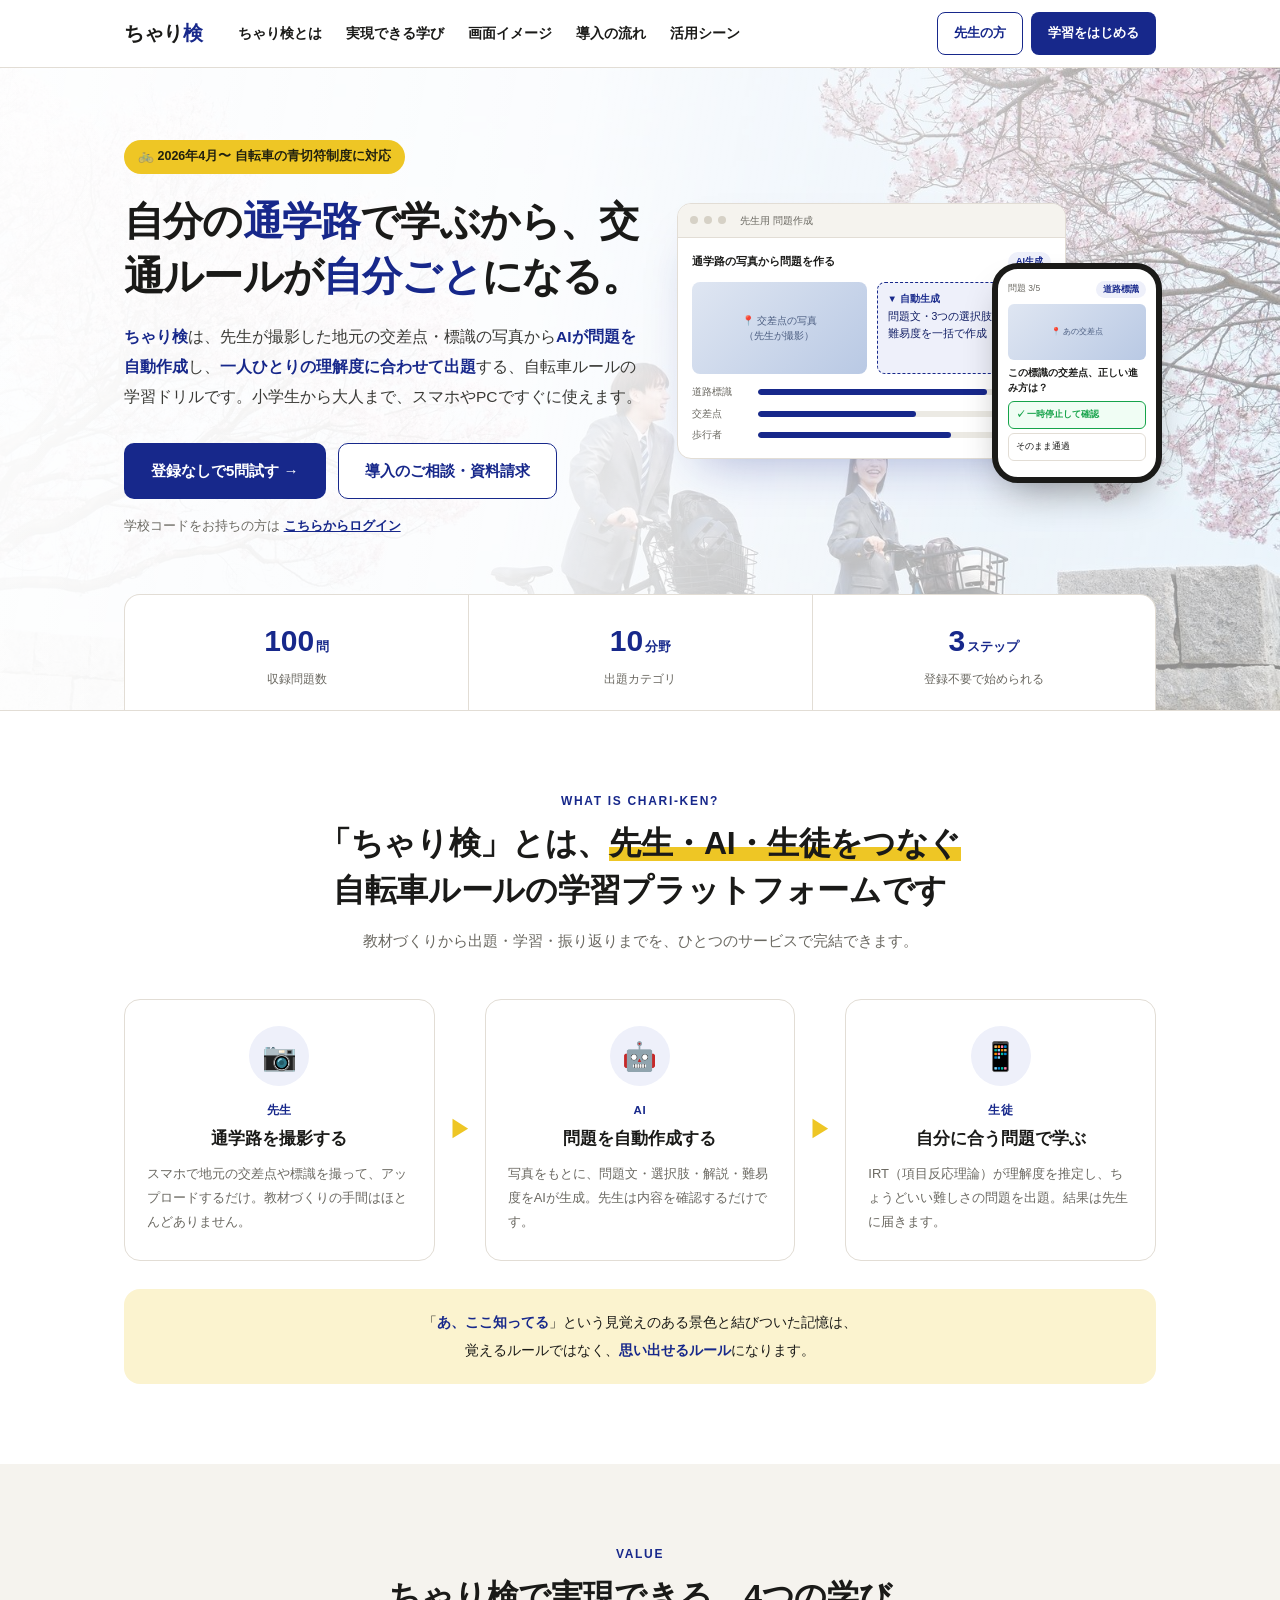
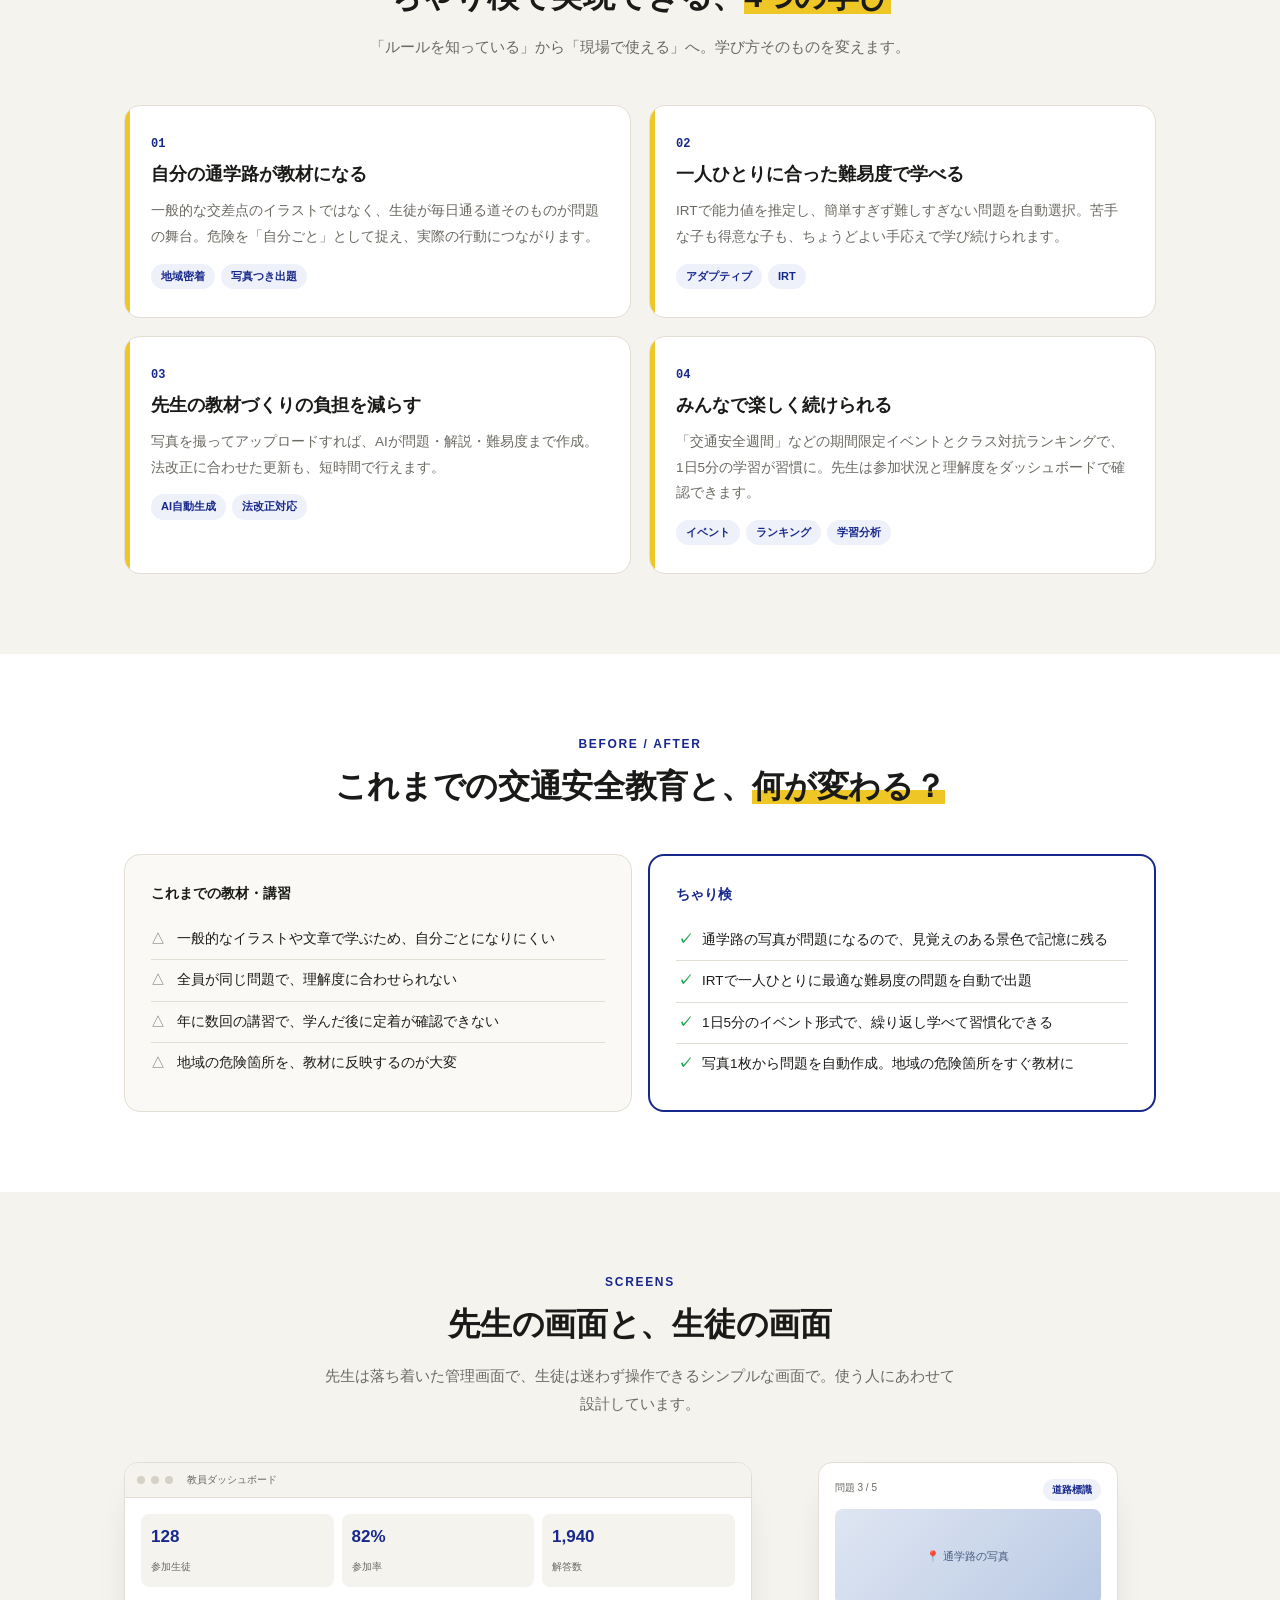
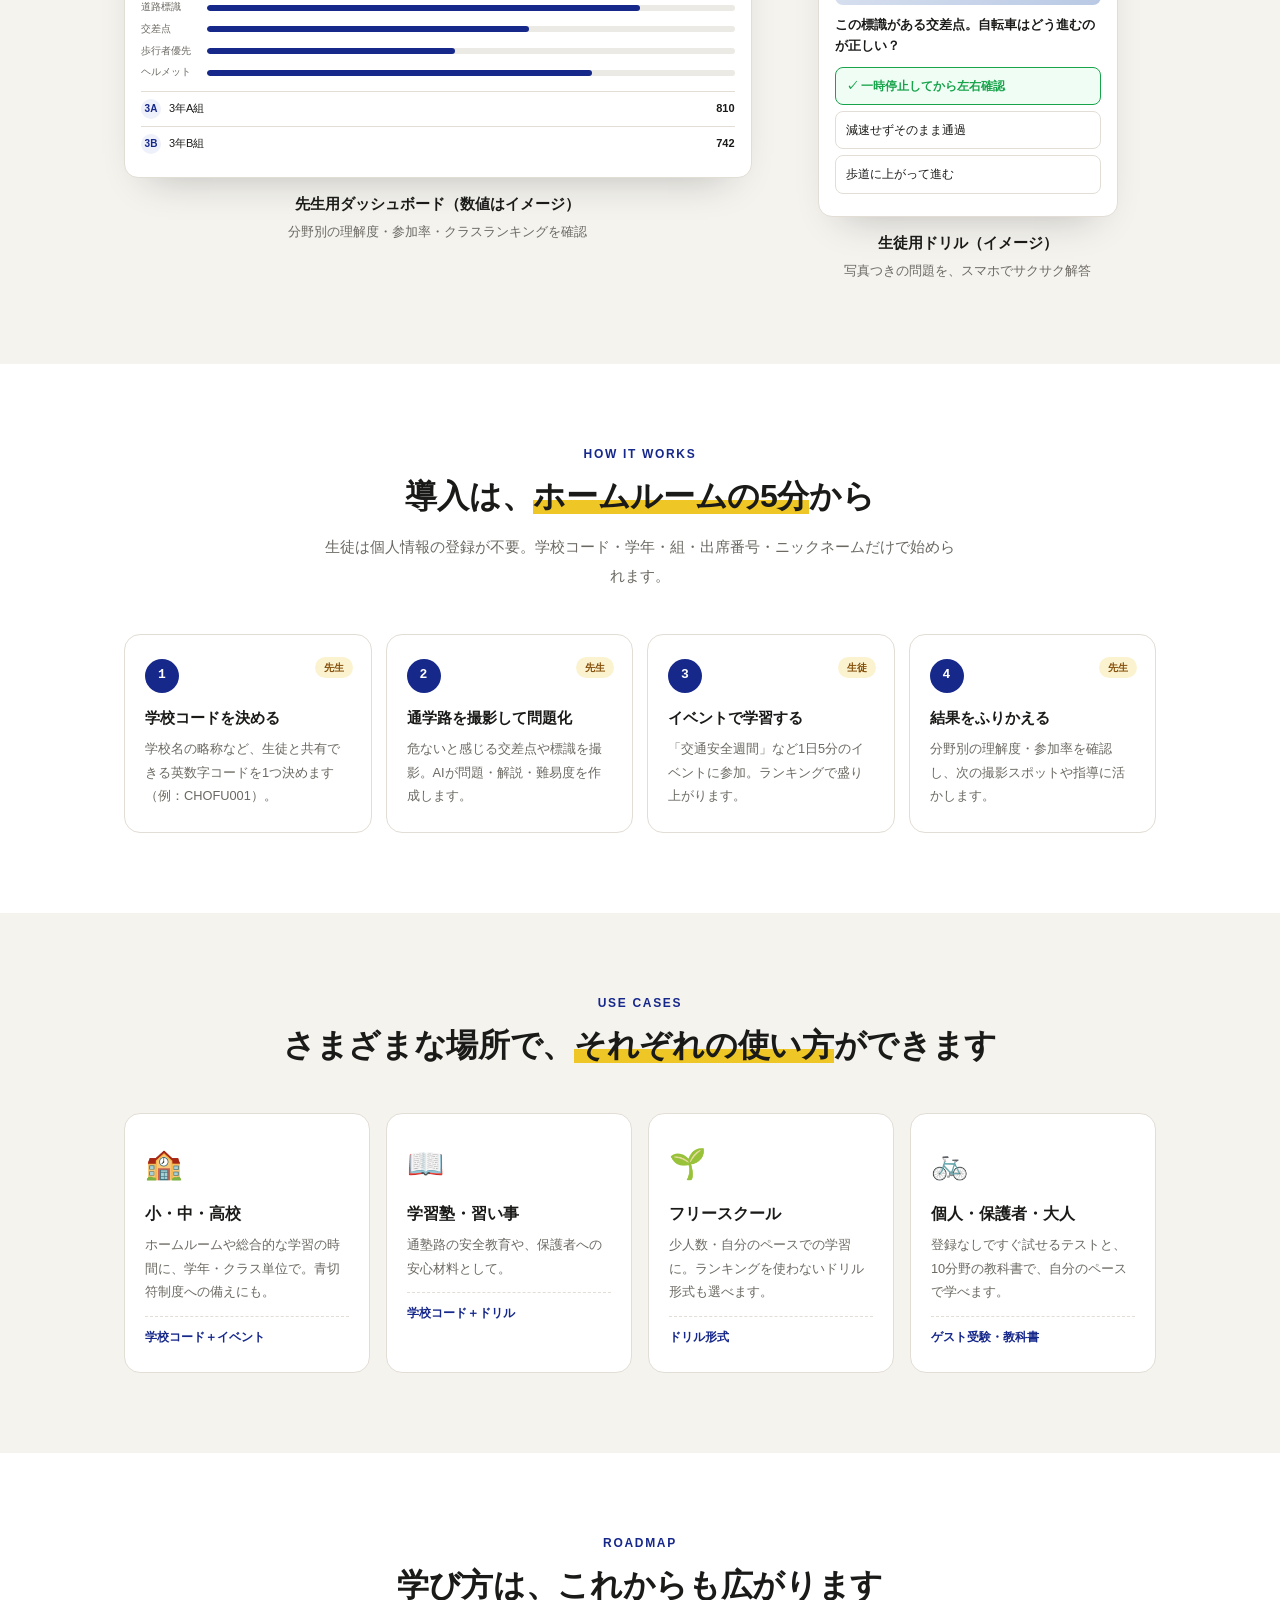
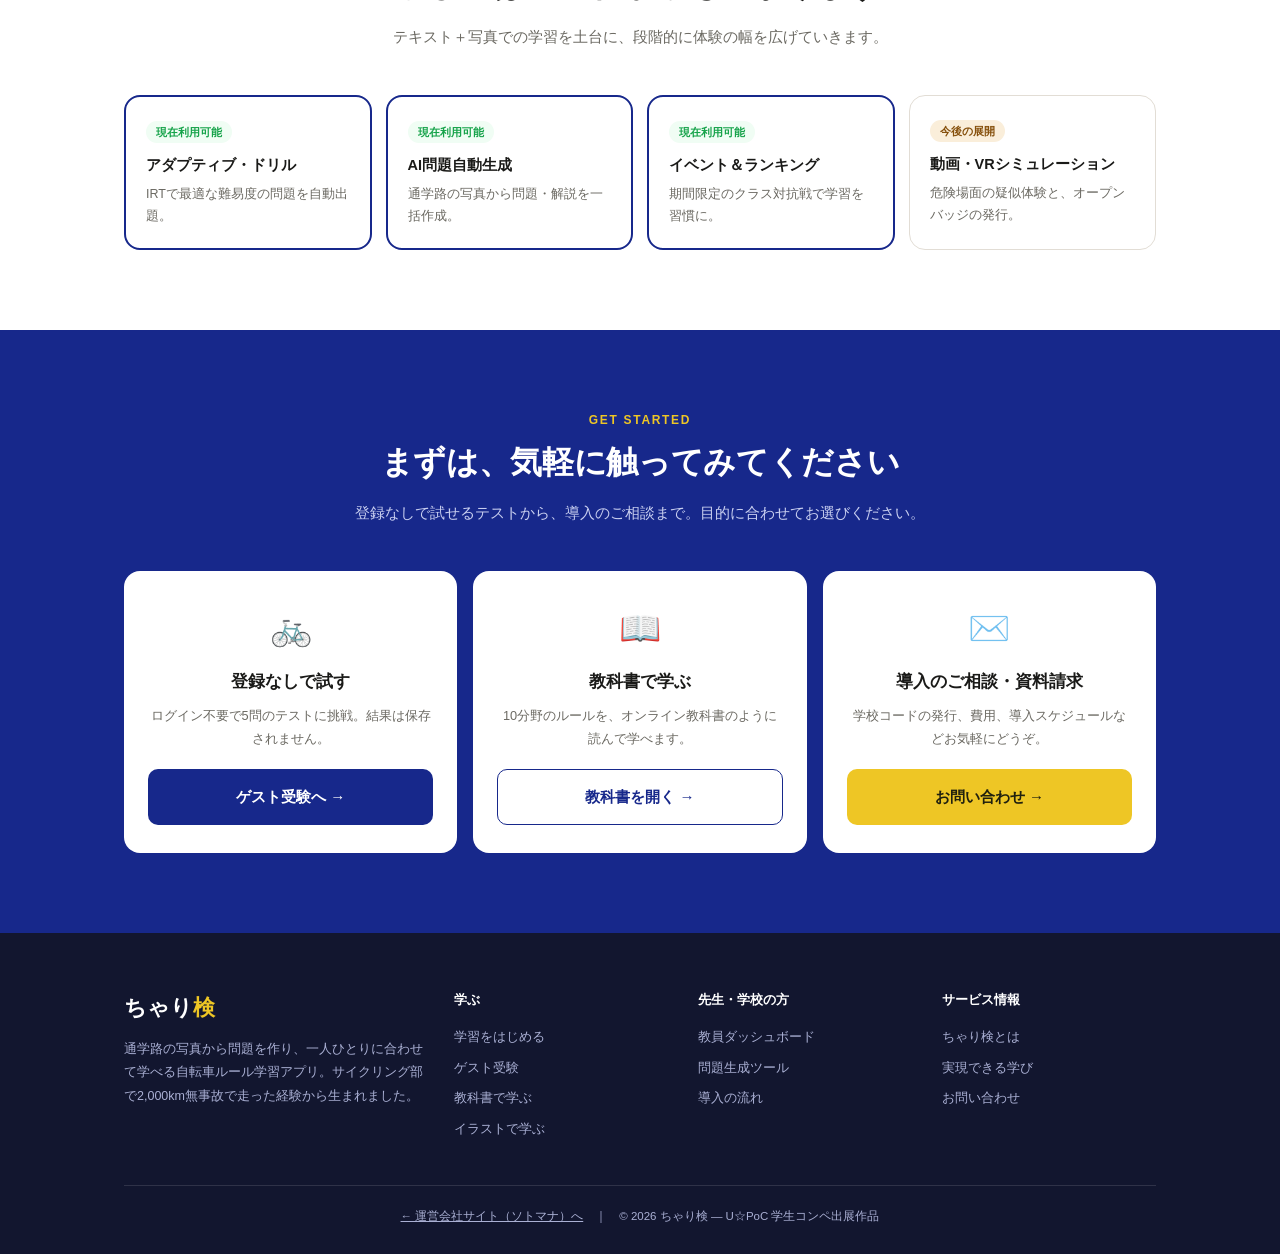
==== chariken/index.html @ 5f311eeb "Add files via upload" ====
<!DOCTYPE html>
<html lang="ja">
<head>
<meta charset="UTF-8">
<meta name="viewport" content="width=device-width, initial-scale=1.0">
<title>ちゃり検｜通学路の写真で学ぶ、自転車ルール学習アプリ</title>
<meta name="description" content="ちゃり検は、先生が撮った通学路の写真からAIが問題を作り、IRTで一人ひとりに合わせて出題する自転車ルール学習アプリ。2026年4月の青切符制度に対応。">
<style>
:root{
  --accent:#17288B; --accent-light:#eef0fa; --accent-dark:#0f1c63;
  --line:#EEC625; --line-soft:#fbf3cf;
  --cream:#f5f3ee; --surface:#fff; --border:#e2ddd5;
  --text:#1a1a18; --muted:#6b6962;
  --correct:#16a34a; --correct-light:#f0fdf4;
  --warn:#854F0B; --warn-light:#FAEEDA;
  --r:16px;
}
*{box-sizing:border-box;margin:0;padding:0}
html{scroll-behavior:smooth}
body{font-family:'Hiragino Kaku Gothic ProN','Hiragino Sans','BIZ UDPGothic','Noto Sans JP',sans-serif;color:var(--text);background:#fff;line-height:1.75;-webkit-font-smoothing:antialiased}
a{color:inherit}
img{max-width:100%;display:block}
.mono{font-family:'SF Mono','SFMono-Regular','Menlo','Consolas',monospace}
.container{max-width:1080px;margin:0 auto;padding:0 24px}
section{padding:80px 0}
.bg-cream{background:var(--cream)}
.sec-head{text-align:center;margin-bottom:44px}
.sec-en{font-size:12px;font-weight:700;letter-spacing:.14em;color:var(--accent);text-transform:uppercase;margin-bottom:8px}
.sec-title{font-size:clamp(23px,3.2vw,32px);font-weight:700;letter-spacing:-.01em;line-height:1.45}
.sec-title .hl{background:linear-gradient(transparent 62%,var(--line) 62%)}
.sec-lead{margin:14px auto 0;max-width:640px;font-size:14.5px;color:var(--muted);line-height:1.95}

/* buttons */
.btn{display:inline-flex;align-items:center;justify-content:center;gap:8px;font-weight:700;text-decoration:none;border-radius:10px;padding:14px 26px;font-size:15px;transition:.15s;border:1.5px solid transparent;white-space:nowrap}
.btn-primary{background:var(--accent);color:#fff}
.btn-primary:hover{background:var(--accent-dark)}
.btn-gold{background:var(--line);color:#20200f}
.btn-gold:hover{filter:brightness(.95)}
.btn-line{background:#fff;color:var(--accent);border-color:var(--accent)}
.btn-line:hover{background:var(--accent);color:#fff}

/* header */
.site-header{position:sticky;top:0;z-index:50;background:rgba(255,255,255,.95);backdrop-filter:blur(6px);border-bottom:1px solid var(--border)}
.header-inner{display:flex;align-items:center;gap:28px;padding:12px 24px;max-width:1080px;margin:0 auto}
.logo{font-size:20px;font-weight:800;letter-spacing:-.5px;text-decoration:none}
.logo em{color:var(--accent);font-style:normal}
.header-nav{display:none;gap:24px;font-size:13.5px;font-weight:600;margin-left:8px}
.header-nav a{text-decoration:none;color:var(--text)}
.header-nav a:hover{color:var(--accent)}
@media(min-width:860px){.header-nav{display:flex}}
.header-cta{display:flex;gap:8px;margin-left:auto}
.header-cta .btn{padding:9px 16px;font-size:13px;border-radius:8px}
.header-cta .hide-sm{display:none}
@media(min-width:620px){.header-cta .hide-sm{display:inline-flex}}

/* hero */
.hero{position:relative;overflow:hidden;border-bottom:1px solid var(--border);padding:72px 0 0;
  background:
    linear-gradient(100deg,rgba(255,255,255,.98) 0%,rgba(255,255,255,.93) 42%,rgba(255,255,255,.7) 70%,rgba(255,255,255,.5) 100%),
    url('assets/hero.png') center 35%/cover no-repeat}
.hero-grid{display:grid;grid-template-columns:1fr;gap:40px;align-items:center}
@media(min-width:900px){.hero-grid{grid-template-columns:1.05fr .95fr;gap:24px}}
.hero-badge{display:inline-flex;align-items:center;gap:8px;font-size:12.5px;font-weight:700;background:var(--line);color:#20200f;padding:6px 14px;border-radius:20px;margin-bottom:20px}
.hero h1{text-wrap:balance;font-size:clamp(26px,3.9vw,40px);font-weight:800;letter-spacing:-.02em;line-height:1.38}
.hero h1 .u{color:var(--accent)}
.hero-def{margin-top:18px;font-size:15.5px;line-height:1.95;color:#3a3a36;max-width:520px}
.hero-def b{color:var(--accent)}
.hero-ctas{display:flex;flex-wrap:wrap;gap:12px;margin-top:30px}
.hero-sub-link{margin-top:16px;font-size:13px;color:var(--muted)}
.hero-sub-link a{color:var(--accent);font-weight:600}
.hero-stats{display:grid;grid-template-columns:repeat(3,1fr);margin-top:56px;background:#fff;border:1px solid var(--border);border-bottom:none;border-radius:16px 16px 0 0;overflow:hidden}
.hero-stats>div{padding:20px 16px;text-align:center;border-left:1px solid var(--border)}
.hero-stats>div:first-child{border-left:none}
.hs-num{font-size:clamp(22px,3vw,30px);font-weight:800;color:var(--accent)}
.hs-num small{font-size:13px;font-weight:700;margin-left:2px}
.hs-lbl{font-size:12px;color:var(--muted);margin-top:2px}

/* hero product visual */
.visual{position:relative;padding:8px 0 24px}
.pc{background:#fff;border:1px solid var(--border);border-radius:14px;box-shadow:0 24px 48px -24px rgba(23,40,139,.35);overflow:hidden}
.bar{background:var(--cream);border-bottom:1px solid var(--border);padding:8px 12px;display:flex;gap:6px;align-items:center}
.bar i{width:8px;height:8px;border-radius:50%;background:#d6d1c6;display:block}
.bar span{margin-left:8px;font-size:10px;color:var(--muted)}
.pc-body{padding:14px}
.pc-title{font-size:11px;font-weight:700;margin-bottom:10px;display:flex;justify-content:space-between;align-items:center}
.pc-title .tag{font-size:9px;background:var(--accent-light);color:var(--accent);padding:2px 8px;border-radius:20px}
.pc-row{display:grid;grid-template-columns:1fr 1fr;gap:10px}
.pc-photo{height:92px;border-radius:8px;background:linear-gradient(135deg,#dfe6f2,#b9c9e4);display:flex;align-items:center;justify-content:center;font-size:10px;color:#4b5d80;text-align:center;line-height:1.5}
.pc-gen{font-size:10.5px;border:1px dashed var(--accent);background:var(--accent-light);border-radius:8px;padding:8px 10px;color:var(--accent-dark);line-height:1.6}
.pc-gen b{display:block;font-size:9.5px;color:var(--accent);margin-bottom:2px}
.pc-bars{margin-top:10px}
.pc-bar{display:flex;align-items:center;gap:8px;font-size:9.5px;color:var(--muted);margin-top:5px}
.pc-bar em{flex:0 0 58px;font-style:normal}
.pc-bar span{flex:1;height:6px;background:#eceae4;border-radius:4px;overflow:hidden}
.pc-bar span i{display:block;height:100%;background:var(--accent);border-radius:4px}
.phone{position:absolute;right:-6px;bottom:0;width:150px;background:#fff;border:6px solid #1a1a18;border-radius:26px;box-shadow:0 20px 40px -16px rgba(0,0,0,.45);overflow:hidden}
@media(min-width:420px){.phone{width:170px}}
.phone-in{padding:12px 10px 12px}
.ph-head{display:flex;justify-content:space-between;font-size:8.5px;color:var(--muted);margin-bottom:6px}
.ph-head b{background:var(--accent-light);color:var(--accent);padding:1px 7px;border-radius:20px}
.ph-photo{height:56px;border-radius:6px;background:linear-gradient(135deg,#dfe6f2,#b9c9e4);margin-bottom:6px;font-size:8px;color:#4b5d80;display:flex;align-items:center;justify-content:center}
.ph-q{font-size:9.5px;font-weight:700;line-height:1.55;margin-bottom:6px}
.ph-c{font-size:9px;border:1.2px solid var(--border);border-radius:6px;padding:5px 7px;margin-bottom:4px}
.ph-c.ok{border-color:var(--correct);background:var(--correct-light);color:var(--correct);font-weight:700}
.visual .pc{margin-right:70px}
@media(min-width:420px){.visual .pc{margin-right:90px}}

/* what is */
.whatis-flow{display:grid;grid-template-columns:1fr;gap:14px;align-items:stretch}
@media(min-width:860px){.whatis-flow{grid-template-columns:1fr auto 1fr auto 1fr}}
.flow-card{background:#fff;border:1px solid var(--border);border-radius:var(--r);padding:26px 22px;text-align:center}
.flow-ico{width:60px;height:60px;border-radius:50%;background:var(--accent-light);display:flex;align-items:center;justify-content:center;font-size:28px;margin:0 auto 14px}
.flow-who{font-size:11.5px;font-weight:700;color:var(--accent);letter-spacing:.06em}
.flow-title{font-size:17px;font-weight:700;margin:4px 0 8px}
.flow-desc{font-size:13px;color:var(--muted);line-height:1.85;text-align:left}
.flow-arrow{display:flex;align-items:center;justify-content:center;font-size:22px;color:var(--line);font-weight:800}
.flow-arrow::before{content:'▼'}
@media(min-width:860px){.flow-arrow::before{content:'▶'}}
.whatis-note{margin-top:28px;background:var(--line-soft);border-radius:var(--r);padding:20px 24px;font-size:14px;line-height:1.95;text-align:center}
.whatis-note b{color:var(--accent)}

/* outcomes */
.out-grid{display:grid;grid-template-columns:1fr;gap:18px}
@media(min-width:760px){.out-grid{grid-template-columns:1fr 1fr}}
.out-card{background:#fff;border:1px solid var(--border);border-radius:var(--r);padding:28px 26px;position:relative;overflow:hidden}
.out-card::before{content:'';position:absolute;left:0;top:0;bottom:0;width:5px;background:var(--line)}
.out-n{font-size:12px;font-weight:700;color:var(--accent)}
.out-title{font-size:18px;font-weight:700;margin:6px 0 10px;line-height:1.5}
.out-desc{font-size:13.5px;color:var(--muted);line-height:1.9}
.out-tags{display:flex;flex-wrap:wrap;gap:6px;margin-top:14px}
.out-tags span{font-size:11px;font-weight:600;background:var(--accent-light);color:var(--accent);padding:3px 10px;border-radius:20px}

/* compare */
.cmp{display:grid;grid-template-columns:1fr;gap:16px}
@media(min-width:760px){.cmp{grid-template-columns:1fr 1fr}}
.cmp-col{border-radius:var(--r);padding:26px;border:1px solid var(--border);background:#fff}
.cmp-col.before{background:#faf9f6}
.cmp-col.after{border:2px solid var(--accent)}
.cmp-h{font-size:14px;font-weight:800;margin-bottom:14px}
.cmp-col.after .cmp-h{color:var(--accent)}
.cmp-col ul{list-style:none}
.cmp-col li{font-size:13.5px;line-height:1.8;padding:8px 0 8px 26px;position:relative;border-top:1px solid var(--border)}
.cmp-col li:first-child{border-top:none}
.cmp-col.before li::before{content:'△';position:absolute;left:0;color:var(--muted)}
.cmp-col.after li::before{content:'✓';position:absolute;left:2px;color:var(--correct);font-weight:800}

/* screens */
.scr-grid{display:grid;grid-template-columns:1fr;gap:28px;align-items:start}
@media(min-width:860px){.scr-grid{grid-template-columns:1.25fr .75fr}}
.scr-cap{text-align:center;margin-top:14px}
.scr-cap b{display:block;font-size:14.5px}
.scr-cap span{font-size:12.5px;color:var(--muted)}
.mock-card{background:#fff;border:1px solid var(--border);border-radius:14px;box-shadow:0 20px 40px -24px rgba(20,23,26,.3);overflow:hidden}
.t-body{padding:16px}
.t-stats{display:grid;grid-template-columns:repeat(3,1fr);gap:8px;margin-bottom:12px}
.t-stat{background:var(--cream);border-radius:8px;padding:8px 10px}
.t-stat b{font-size:17px;color:var(--accent);display:block}
.t-stat span{font-size:9.5px;color:var(--muted)}
.t-rank{display:flex;align-items:center;gap:8px;font-size:11px;padding:7px 0;border-top:1px solid var(--border)}
.t-rank .av{width:20px;height:20px;border-radius:50%;background:var(--accent-light);color:var(--accent);font-weight:700;font-size:10px;display:flex;align-items:center;justify-content:center}
.t-rank span{flex:1}
.s-body{padding:16px}
.s-head{display:flex;justify-content:space-between;font-size:10px;color:var(--muted);margin-bottom:8px}
.s-head b{background:var(--accent-light);color:var(--accent);padding:2px 9px;border-radius:20px}
.s-photo{height:96px;border-radius:8px;background:linear-gradient(135deg,#dfe6f2,#b9c9e4);display:flex;align-items:center;justify-content:center;font-size:11px;color:#4b5d80;margin-bottom:10px}
.s-q{font-size:12.5px;font-weight:700;line-height:1.7;margin-bottom:10px}
.s-c{font-size:11.5px;border:1.5px solid var(--border);border-radius:8px;padding:8px 10px;margin-bottom:6px}
.s-c.ok{border-color:var(--correct);background:var(--correct-light);color:var(--correct);font-weight:700}

/* steps */
.steps{display:grid;grid-template-columns:1fr;gap:14px;counter-reset:s}
@media(min-width:860px){.steps{grid-template-columns:repeat(4,1fr)}}
.step{background:#fff;border:1px solid var(--border);border-radius:var(--r);padding:24px 20px;position:relative}
.step-n{display:inline-flex;align-items:center;justify-content:center;width:34px;height:34px;border-radius:50%;background:var(--accent);color:#fff;font-weight:800;font-size:13px;margin-bottom:12px}
.step-title{font-size:15px;font-weight:700;margin-bottom:6px}
.step-desc{font-size:12.8px;color:var(--muted);line-height:1.85}
.step-who{position:absolute;top:22px;right:18px;font-size:10px;font-weight:700;background:var(--line-soft);color:var(--warn);padding:2px 9px;border-radius:20px}

/* use cases */
.use-grid{display:grid;grid-template-columns:1fr;gap:16px}
@media(min-width:700px){.use-grid{grid-template-columns:repeat(2,1fr)}}
@media(min-width:960px){.use-grid{grid-template-columns:repeat(4,1fr)}}
.use-card{background:#fff;border:1px solid var(--border);border-radius:var(--r);padding:24px 20px}
.use-ico{font-size:30px;margin-bottom:10px}
.use-title{font-size:15.5px;font-weight:700;margin-bottom:6px}
.use-desc{font-size:12.8px;color:var(--muted);line-height:1.85}
.use-how{margin-top:12px;padding-top:10px;border-top:1px dashed var(--border);font-size:12px;color:var(--accent);font-weight:600}

/* roadmap */
.road{display:grid;grid-template-columns:1fr;gap:14px}
@media(min-width:760px){.road{grid-template-columns:repeat(4,1fr)}}
.road-item{border-radius:var(--r);padding:20px;border:1px solid var(--border);background:#fff}
.road-item.now{border:2px solid var(--accent)}
.road-st{display:inline-block;font-size:10.5px;font-weight:700;padding:2px 10px;border-radius:20px;margin-bottom:10px}
.now .road-st{background:var(--correct-light);color:var(--correct)}
.soon .road-st{background:var(--warn-light);color:var(--warn)}
.road-title{font-size:14.5px;font-weight:700;margin-bottom:4px}
.road-desc{font-size:12.5px;color:var(--muted);line-height:1.8}

/* cta */
.cta{background:var(--accent);color:#fff}
.cta .sec-en{color:var(--line)}
.cta .sec-lead{color:#c9cff0}
.cta-grid{display:grid;grid-template-columns:1fr;gap:16px;margin-top:8px}
@media(min-width:860px){.cta-grid{grid-template-columns:repeat(3,1fr)}}
.cta-card{background:#fff;color:var(--text);border-radius:var(--r);padding:28px 24px;text-align:center;display:flex;flex-direction:column;align-items:center;text-decoration:none;transition:.15s}
.cta-card:hover{transform:translateY(-3px)}
.cta-ico{font-size:34px;margin-bottom:8px}
.cta-t{font-size:16.5px;font-weight:800}
.cta-d{font-size:12.8px;color:var(--muted);line-height:1.85;margin:8px 0 18px}
.cta-card .btn{margin-top:auto;width:100%}

/* footer */
.footer{background:#12162f;color:#aab0d4;padding:56px 0 28px;font-size:13px}
.f-grid{display:grid;grid-template-columns:1fr;gap:30px}
@media(min-width:760px){.f-grid{grid-template-columns:1.4fr 1fr 1fr 1fr}}
.f-logo{font-size:22px;font-weight:800;color:#fff}
.f-logo em{color:var(--line);font-style:normal}
.f-about{margin-top:10px;line-height:1.9;font-size:12.5px}
.f-h{color:#fff;font-weight:700;margin-bottom:10px;font-size:13px}
.f-col a{display:block;text-decoration:none;padding:4px 0}
.f-col a:hover{color:var(--line)}
.f-copy{margin-top:40px;padding-top:20px;border-top:1px solid rgba(255,255,255,.12);font-size:11.5px;text-align:center}
</style>
</head>
<body>

<header class="site-header">
  <div class="header-inner">
    <a href="#" class="logo">ちゃり<em>検</em></a>
    <nav class="header-nav">
      <a href="#about">ちゃり検とは</a>
      <a href="#value">実現できる学び</a>
      <a href="#screens">画面イメージ</a>
      <a href="#flow">導入の流れ</a>
      <a href="#usecase">活用シーン</a>
    </nav>
    <div class="header-cta">
      <a href="teacher.html" class="btn btn-line hide-sm">先生の方</a>
      <a href="start.html" class="btn btn-primary">学習をはじめる</a>
    </div>
  </div>
</header>

<!-- HERO -->
<section class="hero">
  <div class="container">
    <div class="hero-grid">
      <div>
        <div class="hero-badge">🚲 2026年4月〜 自転車の青切符制度に対応</div>
        <h1>自分の<span class="u">通学路</span>で学ぶから、交通ルールが<span class="u">自分ごと</span>になる。</h1>
        <p class="hero-def"><b>ちゃり検</b>は、先生が撮影した地元の交差点・標識の写真から<b>AIが問題を自動作成</b>し、<b>一人ひとりの理解度に合わせて出題</b>する、自転車ルールの学習ドリルです。小学生から大人まで、スマホやPCですぐに使えます。</p>
        <div class="hero-ctas">
          <a href="guest.html" class="btn btn-primary">登録なしで5問試す →</a>
          <a href="#contact" class="btn btn-line">導入のご相談・資料請求</a>
        </div>
        <p class="hero-sub-link">学校コードをお持ちの方は <a href="start.html">こちらからログイン</a></p>
      </div>

      <div class="visual" aria-hidden="true">
        <div class="pc">
          <div class="bar"><i></i><i></i><i></i><span>先生用 問題作成</span></div>
          <div class="pc-body">
            <div class="pc-title">通学路の写真から問題を作る<span class="tag">AI生成</span></div>
            <div class="pc-row">
              <div class="pc-photo">📍 交差点の写真<br>（先生が撮影）</div>
              <div class="pc-gen"><b>▼ 自動生成</b>問題文・3つの選択肢・解説・難易度を一括で作成</div>
            </div>
            <div class="pc-bars">
              <div class="pc-bar"><em>道路標識</em><span><i style="width:78%"></i></span></div>
              <div class="pc-bar"><em>交差点</em><span><i style="width:54%"></i></span></div>
              <div class="pc-bar"><em>歩行者</em><span><i style="width:66%"></i></span></div>
            </div>
          </div>
        </div>
        <div class="phone">
          <div class="phone-in">
            <div class="ph-head"><span>問題 3/5</span><b>道路標識</b></div>
            <div class="ph-photo">📍 あの交差点</div>
            <div class="ph-q">この標識の交差点、正しい進み方は？</div>
            <div class="ph-c ok">✓ 一時停止して確認</div>
            <div class="ph-c">そのまま通過</div>
          </div>
        </div>
      </div>
    </div>

    <div class="hero-stats">
      <div><div class="hs-num">100<small>問</small></div><div class="hs-lbl">収録問題数</div></div>
      <div><div class="hs-num">10<small>分野</small></div><div class="hs-lbl">出題カテゴリ</div></div>
      <div><div class="hs-num">3<small>ステップ</small></div><div class="hs-lbl">登録不要で始められる</div></div>
    </div>
  </div>
</section>

<!-- ABOUT -->
<section id="about">
  <div class="container">
    <div class="sec-head">
      <div class="sec-en">What is Chari-Ken?</div>
      <h2 class="sec-title">「ちゃり検」とは、<span class="hl">先生・AI・生徒をつなぐ</span><br>自転車ルールの学習プラットフォームです</h2>
      <p class="sec-lead">教材づくりから出題・学習・振り返りまでを、ひとつのサービスで完結できます。</p>
    </div>

    <div class="whatis-flow">
      <div class="flow-card">
        <div class="flow-ico">📷</div>
        <div class="flow-who">先生</div>
        <div class="flow-title">通学路を撮影する</div>
        <p class="flow-desc">スマホで地元の交差点や標識を撮って、アップロードするだけ。教材づくりの手間はほとんどありません。</p>
      </div>
      <div class="flow-arrow"></div>
      <div class="flow-card">
        <div class="flow-ico">🤖</div>
        <div class="flow-who">AI</div>
        <div class="flow-title">問題を自動作成する</div>
        <p class="flow-desc">写真をもとに、問題文・選択肢・解説・難易度をAIが生成。先生は内容を確認するだけです。</p>
      </div>
      <div class="flow-arrow"></div>
      <div class="flow-card">
        <div class="flow-ico">📱</div>
        <div class="flow-who">生徒</div>
        <div class="flow-title">自分に合う問題で学ぶ</div>
        <p class="flow-desc">IRT（項目反応理論）が理解度を推定し、ちょうどいい難しさの問題を出題。結果は先生に届きます。</p>
      </div>
    </div>

    <div class="whatis-note">
      「<b>あ、ここ知ってる</b>」という見覚えのある景色と結びついた記憶は、<br class="pc-br">覚えるルールではなく、<b>思い出せるルール</b>になります。
    </div>
  </div>
</section>

<!-- VALUE -->
<section class="bg-cream" id="value">
  <div class="container">
    <div class="sec-head">
      <div class="sec-en">Value</div>
      <h2 class="sec-title">ちゃり検で実現できる、<span class="hl">4つの学び</span></h2>
      <p class="sec-lead">「ルールを知っている」から「現場で使える」へ。学び方そのものを変えます。</p>
    </div>
    <div class="out-grid">
      <div class="out-card">
        <div class="out-n mono">01</div>
        <h3 class="out-title">自分の通学路が教材になる</h3>
        <p class="out-desc">一般的な交差点のイラストではなく、生徒が毎日通る道そのものが問題の舞台。危険を「自分ごと」として捉え、実際の行動につながります。</p>
        <div class="out-tags"><span>地域密着</span><span>写真つき出題</span></div>
      </div>
      <div class="out-card">
        <div class="out-n mono">02</div>
        <h3 class="out-title">一人ひとりに合った難易度で学べる</h3>
        <p class="out-desc">IRTで能力値を推定し、簡単すぎず難しすぎない問題を自動選択。苦手な子も得意な子も、ちょうどよい手応えで学び続けられます。</p>
        <div class="out-tags"><span>アダプティブ</span><span>IRT</span></div>
      </div>
      <div class="out-card">
        <div class="out-n mono">03</div>
        <h3 class="out-title">先生の教材づくりの負担を減らす</h3>
        <p class="out-desc">写真を撮ってアップロードすれば、AIが問題・解説・難易度まで作成。法改正に合わせた更新も、短時間で行えます。</p>
        <div class="out-tags"><span>AI自動生成</span><span>法改正対応</span></div>
      </div>
      <div class="out-card">
        <div class="out-n mono">04</div>
        <h3 class="out-title">みんなで楽しく続けられる</h3>
        <p class="out-desc">「交通安全週間」などの期間限定イベントとクラス対抗ランキングで、1日5分の学習が習慣に。先生は参加状況と理解度をダッシュボードで確認できます。</p>
        <div class="out-tags"><span>イベント</span><span>ランキング</span><span>学習分析</span></div>
      </div>
    </div>
  </div>
</section>

<!-- COMPARE -->
<section>
  <div class="container">
    <div class="sec-head">
      <div class="sec-en">Before / After</div>
      <h2 class="sec-title">これまでの交通安全教育と、<span class="hl">何が変わる？</span></h2>
    </div>
    <div class="cmp">
      <div class="cmp-col before">
        <div class="cmp-h">これまでの教材・講習</div>
        <ul>
          <li>一般的なイラストや文章で学ぶため、自分ごとになりにくい</li>
          <li>全員が同じ問題で、理解度に合わせられない</li>
          <li>年に数回の講習で、学んだ後に定着が確認できない</li>
          <li>地域の危険箇所を、教材に反映するのが大変</li>
        </ul>
      </div>
      <div class="cmp-col after">
        <div class="cmp-h">ちゃり検</div>
        <ul>
          <li>通学路の写真が問題になるので、見覚えのある景色で記憶に残る</li>
          <li>IRTで一人ひとりに最適な難易度の問題を自動で出題</li>
          <li>1日5分のイベント形式で、繰り返し学べて習慣化できる</li>
          <li>写真1枚から問題を自動作成。地域の危険箇所をすぐ教材に</li>
        </ul>
      </div>
    </div>
  </div>
</section>

<!-- SCREENS -->
<section class="bg-cream" id="screens">
  <div class="container">
    <div class="sec-head">
      <div class="sec-en">Screens</div>
      <h2 class="sec-title">先生の画面と、生徒の画面</h2>
      <p class="sec-lead">先生は落ち着いた管理画面で、生徒は迷わず操作できるシンプルな画面で。使う人にあわせて設計しています。</p>
    </div>
    <div class="scr-grid">
      <div>
        <div class="mock-card">
          <div class="bar"><i></i><i></i><i></i><span>教員ダッシュボード</span></div>
          <div class="t-body">
            <div class="t-stats">
              <div class="t-stat"><b>128</b><span>参加生徒</span></div>
              <div class="t-stat"><b>82%</b><span>参加率</span></div>
              <div class="t-stat"><b>1,940</b><span>解答数</span></div>
            </div>
            <div class="pc-bars" style="margin-top:0">
              <div class="pc-bar"><em>道路標識</em><span><i style="width:82%"></i></span></div>
              <div class="pc-bar"><em>交差点</em><span><i style="width:61%"></i></span></div>
              <div class="pc-bar"><em>歩行者優先</em><span><i style="width:47%"></i></span></div>
              <div class="pc-bar"><em>ヘルメット</em><span><i style="width:73%"></i></span></div>
            </div>
            <div style="margin-top:10px">
              <div class="t-rank"><div class="av">3A</div><span>3年A組</span><b>810</b></div>
              <div class="t-rank"><div class="av">3B</div><span>3年B組</span><b>742</b></div>
            </div>
          </div>
        </div>
        <div class="scr-cap"><b>先生用ダッシュボード（数値はイメージ）</b><span>分野別の理解度・参加率・クラスランキングを確認</span></div>
      </div>
      <div>
        <div class="mock-card" style="max-width:300px;margin:0 auto">
          <div class="s-body">
            <div class="s-head"><span>問題 3 / 5</span><b>道路標識</b></div>
            <div class="s-photo">📍 通学路の写真</div>
            <div class="s-q">この標識がある交差点。自転車はどう進むのが正しい？</div>
            <div class="s-c ok">✓ 一時停止してから左右確認</div>
            <div class="s-c">減速せずそのまま通過</div>
            <div class="s-c">歩道に上がって進む</div>
          </div>
        </div>
        <div class="scr-cap"><b>生徒用ドリル（イメージ）</b><span>写真つきの問題を、スマホでサクサク解答</span></div>
      </div>
    </div>
  </div>
</section>

<!-- FLOW -->
<section id="flow">
  <div class="container">
    <div class="sec-head">
      <div class="sec-en">How it works</div>
      <h2 class="sec-title">導入は、<span class="hl">ホームルームの5分</span>から</h2>
      <p class="sec-lead">生徒は個人情報の登録が不要。学校コード・学年・組・出席番号・ニックネームだけで始められます。</p>
    </div>
    <div class="steps">
      <div class="step"><span class="step-who">先生</span><div class="step-n mono">1</div><div class="step-title">学校コードを決める</div><p class="step-desc">学校名の略称など、生徒と共有できる英数字コードを1つ決めます（例：CHOFU001）。</p></div>
      <div class="step"><span class="step-who">先生</span><div class="step-n mono">2</div><div class="step-title">通学路を撮影して問題化</div><p class="step-desc">危ないと感じる交差点や標識を撮影。AIが問題・解説・難易度を作成します。</p></div>
      <div class="step"><span class="step-who">生徒</span><div class="step-n mono">3</div><div class="step-title">イベントで学習する</div><p class="step-desc">「交通安全週間」など1日5分のイベントに参加。ランキングで盛り上がります。</p></div>
      <div class="step"><span class="step-who">先生</span><div class="step-n mono">4</div><div class="step-title">結果をふりかえる</div><p class="step-desc">分野別の理解度・参加率を確認し、次の撮影スポットや指導に活かします。</p></div>
    </div>
  </div>
</section>

<!-- USE CASES -->
<section class="bg-cream" id="usecase">
  <div class="container">
    <div class="sec-head">
      <div class="sec-en">Use cases</div>
      <h2 class="sec-title">さまざまな場所で、<span class="hl">それぞれの使い方</span>ができます</h2>
    </div>
    <div class="use-grid">
      <div class="use-card"><div class="use-ico">🏫</div><div class="use-title">小・中・高校</div><p class="use-desc">ホームルームや総合的な学習の時間に、学年・クラス単位で。青切符制度への備えにも。</p><div class="use-how">学校コード＋イベント</div></div>
      <div class="use-card"><div class="use-ico">📖</div><div class="use-title">学習塾・習い事</div><p class="use-desc">通塾路の安全教育や、保護者への安心材料として。</p><div class="use-how">学校コード＋ドリル</div></div>
      <div class="use-card"><div class="use-ico">🌱</div><div class="use-title">フリースクール</div><p class="use-desc">少人数・自分のペースでの学習に。ランキングを使わないドリル形式も選べます。</p><div class="use-how">ドリル形式</div></div>
      <div class="use-card"><div class="use-ico">🚲</div><div class="use-title">個人・保護者・大人</div><p class="use-desc">登録なしですぐ試せるテストと、10分野の教科書で、自分のペースで学べます。</p><div class="use-how">ゲスト受験・教科書</div></div>
    </div>
  </div>
</section>

<!-- ROADMAP -->
<section>
  <div class="container">
    <div class="sec-head">
      <div class="sec-en">Roadmap</div>
      <h2 class="sec-title">学び方は、これからも広がります</h2>
      <p class="sec-lead">テキスト＋写真での学習を土台に、段階的に体験の幅を広げていきます。</p>
    </div>
    <div class="road">
      <div class="road-item now"><span class="road-st">現在利用可能</span><div class="road-title">アダプティブ・ドリル</div><p class="road-desc">IRTで最適な難易度の問題を自動出題。</p></div>
      <div class="road-item now"><span class="road-st">現在利用可能</span><div class="road-title">AI問題自動生成</div><p class="road-desc">通学路の写真から問題・解説を一括作成。</p></div>
      <div class="road-item now"><span class="road-st">現在利用可能</span><div class="road-title">イベント＆ランキング</div><p class="road-desc">期間限定のクラス対抗戦で学習を習慣に。</p></div>
      <div class="road-item soon"><span class="road-st">今後の展開</span><div class="road-title">動画・VRシミュレーション</div><p class="road-desc">危険場面の疑似体験と、オープンバッジの発行。</p></div>
    </div>
  </div>
</section>

<!-- CTA -->
<section class="cta" id="contact">
  <div class="container">
    <div class="sec-head">
      <div class="sec-en">Get started</div>
      <h2 class="sec-title">まずは、気軽に触ってみてください</h2>
      <p class="sec-lead">登録なしで試せるテストから、導入のご相談まで。目的に合わせてお選びください。</p>
    </div>
    <div class="cta-grid">
      <a href="guest.html" class="cta-card">
        <div class="cta-ico">🚲</div><div class="cta-t">登録なしで試す</div>
        <p class="cta-d">ログイン不要で5問のテストに挑戦。結果は保存されません。</p>
        <span class="btn btn-primary">ゲスト受験へ →</span>
      </a>
      <a href="textbook.html" class="cta-card">
        <div class="cta-ico">📖</div><div class="cta-t">教科書で学ぶ</div>
        <p class="cta-d">10分野のルールを、オンライン教科書のように読んで学べます。</p>
        <span class="btn btn-line">教科書を開く →</span>
      </a>
      <a href="mailto:contact@u-poc.example?subject=ちゃり検についての問い合わせ" class="cta-card">
        <div class="cta-ico">✉️</div><div class="cta-t">導入のご相談・資料請求</div>
        <p class="cta-d">学校コードの発行、費用、導入スケジュールなどお気軽にどうぞ。</p>
        <span class="btn btn-gold">お問い合わせ →</span>
      </a>
    </div>
  </div>
</section>

<footer class="footer">
  <div class="container">
    <div class="f-grid">
      <div>
        <div class="f-logo">ちゃり<em>検</em></div>
        <p class="f-about">通学路の写真から問題を作り、一人ひとりに合わせて学べる自転車ルール学習アプリ。サイクリング部で2,000km無事故で走った経験から生まれました。</p>
      </div>
      <div class="f-col"><div class="f-h">学ぶ</div><a href="start.html">学習をはじめる</a><a href="guest.html">ゲスト受験</a><a href="textbook.html">教科書で学ぶ</a><a href="safety.html">イラストで学ぶ</a></div>
      <div class="f-col"><div class="f-h">先生・学校の方</div><a href="teacher.html">教員ダッシュボード</a><a href="generate.html">問題生成ツール</a><a href="#flow">導入の流れ</a></div>
      <div class="f-col"><div class="f-h">サービス情報</div><a href="#about">ちゃり検とは</a><a href="#value">実現できる学び</a><a href="#contact">お問い合わせ</a></div>
    </div>
    <div class="f-copy"><a href="../" style="text-decoration:underline">← 運営会社サイト（ソトマナ）へ</a>　｜　© 2026 ちゃり検 — U☆PoC 学生コンペ出展作品</div>
  </div>
</footer>

</body>
</html>
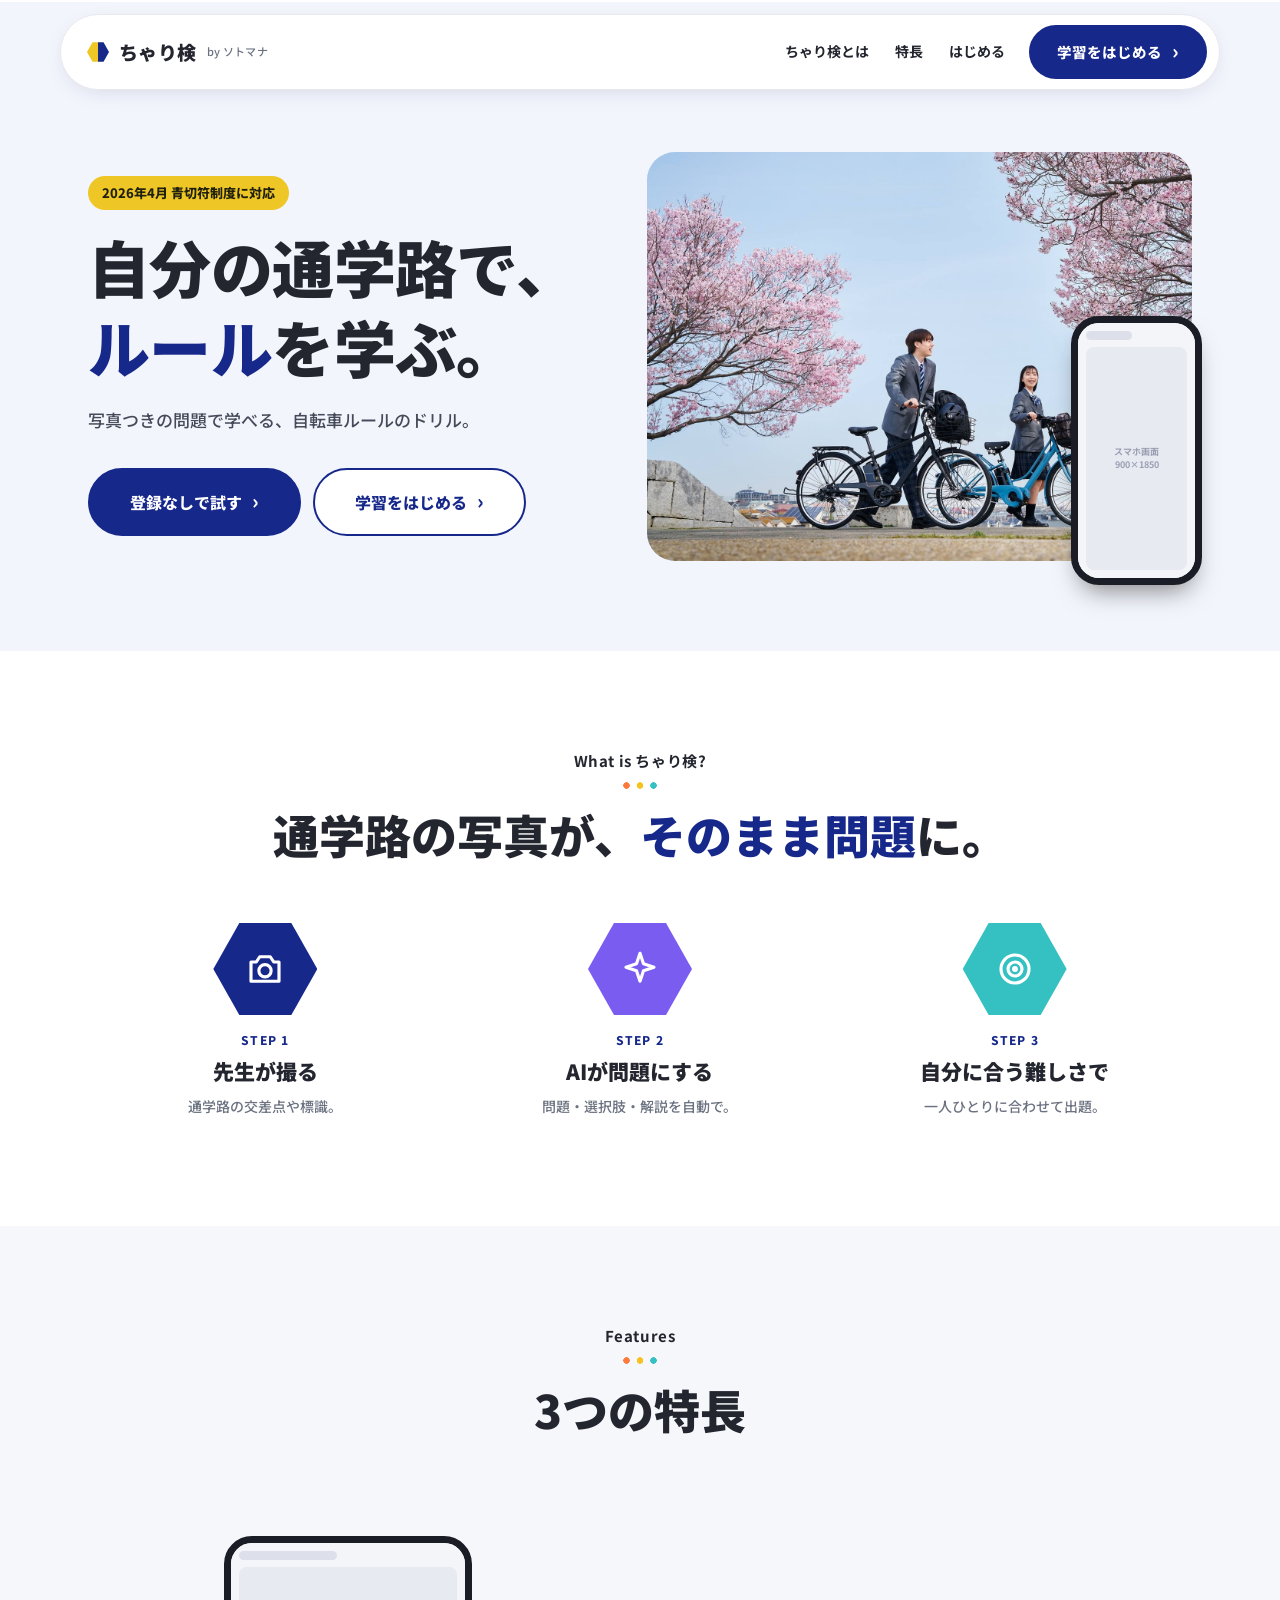
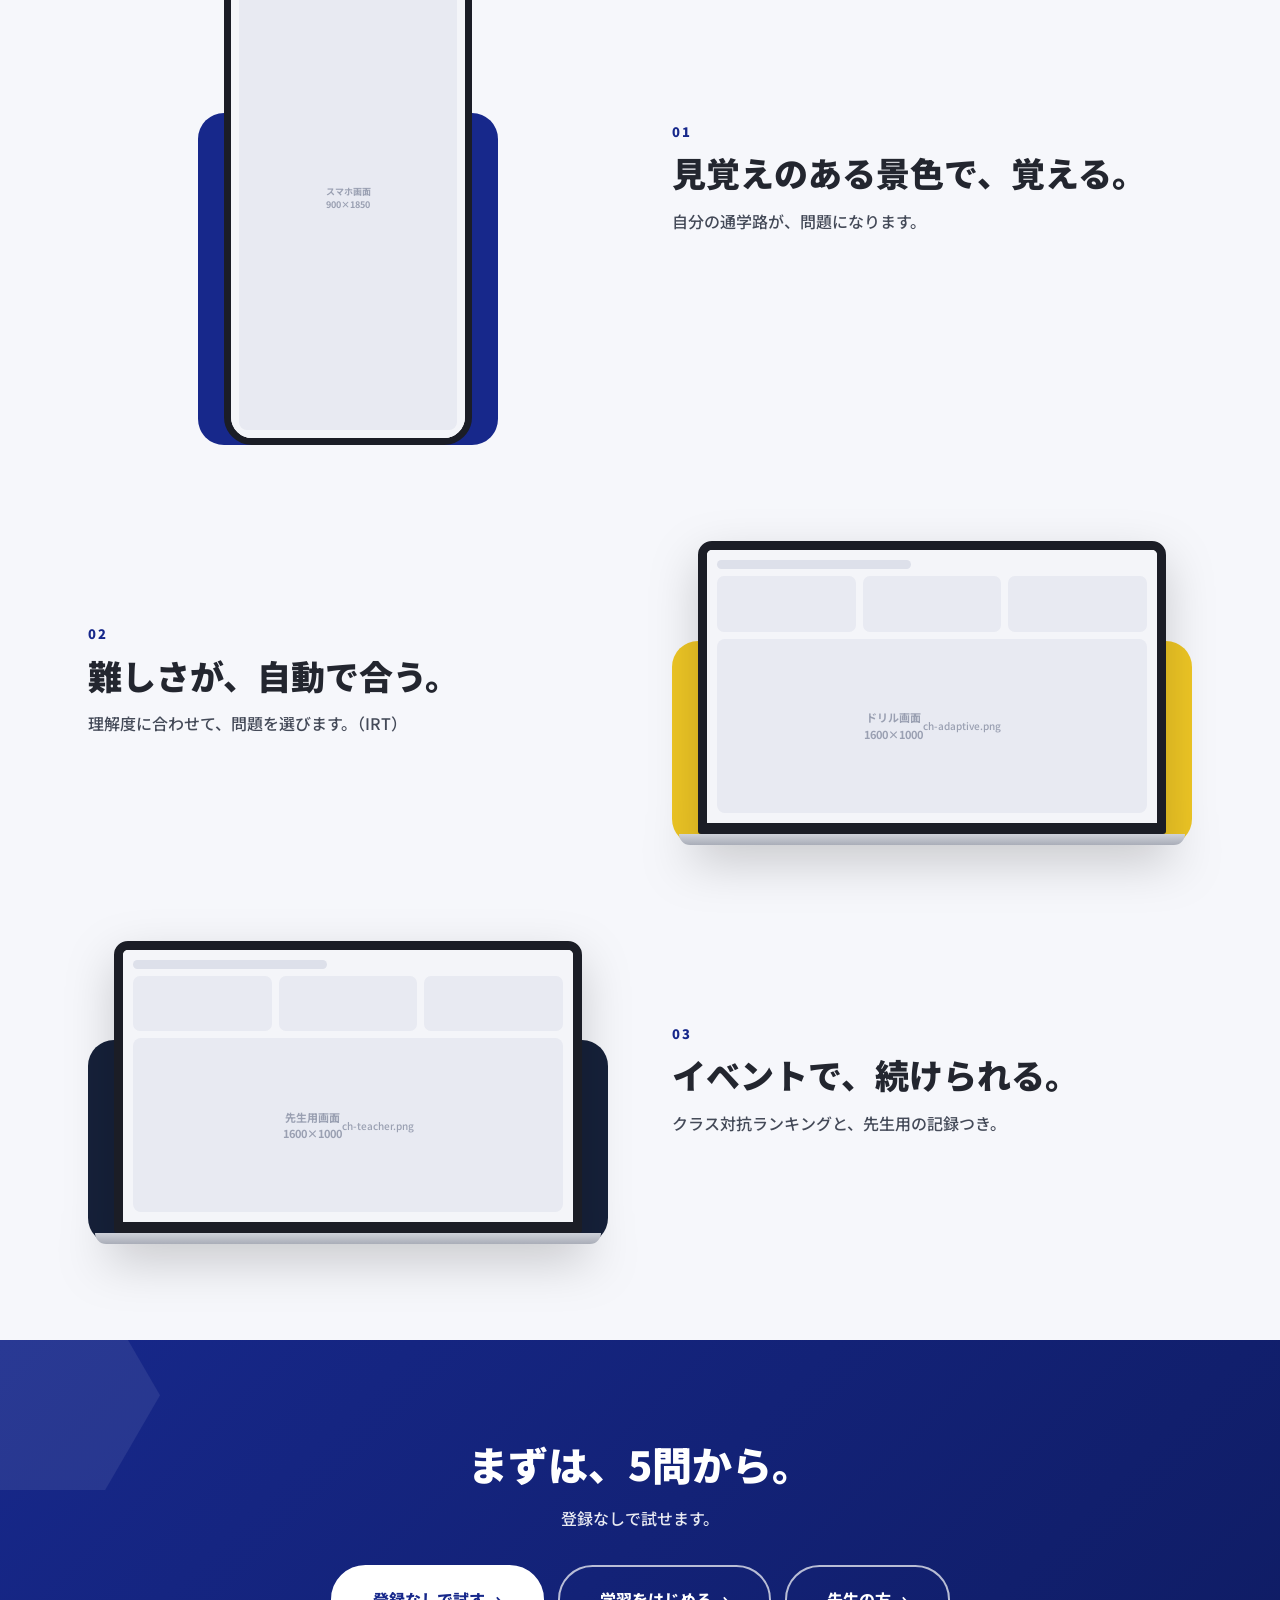
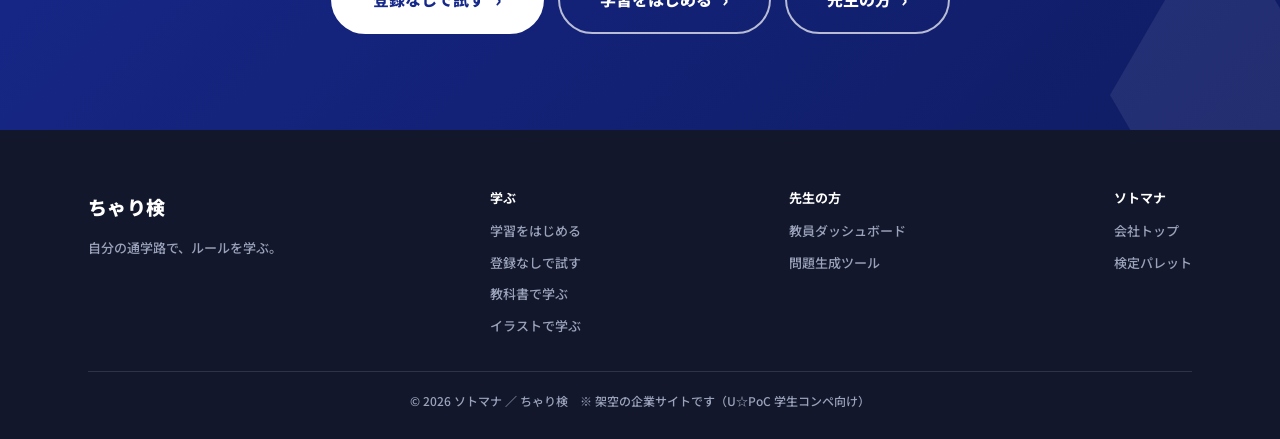
==== commit 957431b3: "Add files via upload" ====
--- a/chariken/index.html
+++ b/chariken/index.html
@@ -3,542 +3,87 @@
 <head>
 <meta charset="UTF-8">
 <meta name="viewport" content="width=device-width, initial-scale=1.0">
-<title>ちゃり検｜通学路の写真で学ぶ、自転車ルール学習アプリ</title>
-<meta name="description" content="ちゃり検は、先生が撮った通学路の写真からAIが問題を作り、IRTで一人ひとりに合わせて出題する自転車ルール学習アプリ。2026年4月の青切符制度に対応。">
+<title>ちゃり検｜自分の通学路で学ぶ、自転車ルールのドリル</title>
+<meta name="description" content="ちゃり検は、通学路の写真から問題を作り、一人ひとりに合わせて出題する自転車ルール学習アプリ。2026年4月の青切符制度に対応。">
+<link rel="preconnect" href="https://fonts.googleapis.com"><link rel="preconnect" href="https://fonts.gstatic.com" crossorigin>
+<link href="https://fonts.googleapis.com/css2?family=Noto+Sans+JP:wght@500;700;900&display=swap" rel="stylesheet">
+<link rel="stylesheet" href="../assets/site.css">
 <style>
-:root{
-  --accent:#17288B; --accent-light:#eef0fa; --accent-dark:#0f1c63;
-  --line:#EEC625; --line-soft:#fbf3cf;
-  --cream:#f5f3ee; --surface:#fff; --border:#e2ddd5;
-  --text:#1a1a18; --muted:#6b6962;
-  --correct:#16a34a; --correct-light:#f0fdf4;
-  --warn:#854F0B; --warn-light:#FAEEDA;
-  --r:16px;
-}
-*{box-sizing:border-box;margin:0;padding:0}
-html{scroll-behavior:smooth}
-body{font-family:'Hiragino Kaku Gothic ProN','Hiragino Sans','BIZ UDPGothic','Noto Sans JP',sans-serif;color:var(--text);background:#fff;line-height:1.75;-webkit-font-smoothing:antialiased}
-a{color:inherit}
-img{max-width:100%;display:block}
-.mono{font-family:'SF Mono','SFMono-Regular','Menlo','Consolas',monospace}
-.container{max-width:1080px;margin:0 auto;padding:0 24px}
-section{padding:80px 0}
-.bg-cream{background:var(--cream)}
-.sec-head{text-align:center;margin-bottom:44px}
-.sec-en{font-size:12px;font-weight:700;letter-spacing:.14em;color:var(--accent);text-transform:uppercase;margin-bottom:8px}
-.sec-title{font-size:clamp(23px,3.2vw,32px);font-weight:700;letter-spacing:-.01em;line-height:1.45}
-.sec-title .hl{background:linear-gradient(transparent 62%,var(--line) 62%)}
-.sec-lead{margin:14px auto 0;max-width:640px;font-size:14.5px;color:var(--muted);line-height:1.95}
-
-/* buttons */
-.btn{display:inline-flex;align-items:center;justify-content:center;gap:8px;font-weight:700;text-decoration:none;border-radius:10px;padding:14px 26px;font-size:15px;transition:.15s;border:1.5px solid transparent;white-space:nowrap}
-.btn-primary{background:var(--accent);color:#fff}
-.btn-primary:hover{background:var(--accent-dark)}
-.btn-gold{background:var(--line);color:#20200f}
-.btn-gold:hover{filter:brightness(.95)}
-.btn-line{background:#fff;color:var(--accent);border-color:var(--accent)}
-.btn-line:hover{background:var(--accent);color:#fff}
-
-/* header */
-.site-header{position:sticky;top:0;z-index:50;background:rgba(255,255,255,.95);backdrop-filter:blur(6px);border-bottom:1px solid var(--border)}
-.header-inner{display:flex;align-items:center;gap:28px;padding:12px 24px;max-width:1080px;margin:0 auto}
-.logo{font-size:20px;font-weight:800;letter-spacing:-.5px;text-decoration:none}
-.logo em{color:var(--accent);font-style:normal}
-.header-nav{display:none;gap:24px;font-size:13.5px;font-weight:600;margin-left:8px}
-.header-nav a{text-decoration:none;color:var(--text)}
-.header-nav a:hover{color:var(--accent)}
-@media(min-width:860px){.header-nav{display:flex}}
-.header-cta{display:flex;gap:8px;margin-left:auto}
-.header-cta .btn{padding:9px 16px;font-size:13px;border-radius:8px}
-.header-cta .hide-sm{display:none}
-@media(min-width:620px){.header-cta .hide-sm{display:inline-flex}}
-
-/* hero */
-.hero{position:relative;overflow:hidden;border-bottom:1px solid var(--border);padding:72px 0 0;
-  background:
-    linear-gradient(100deg,rgba(255,255,255,.98) 0%,rgba(255,255,255,.93) 42%,rgba(255,255,255,.7) 70%,rgba(255,255,255,.5) 100%),
-    url('assets/hero.png') center 35%/cover no-repeat}
-.hero-grid{display:grid;grid-template-columns:1fr;gap:40px;align-items:center}
-@media(min-width:900px){.hero-grid{grid-template-columns:1.05fr .95fr;gap:24px}}
-.hero-badge{display:inline-flex;align-items:center;gap:8px;font-size:12.5px;font-weight:700;background:var(--line);color:#20200f;padding:6px 14px;border-radius:20px;margin-bottom:20px}
-.hero h1{text-wrap:balance;font-size:clamp(26px,3.9vw,40px);font-weight:800;letter-spacing:-.02em;line-height:1.38}
-.hero h1 .u{color:var(--accent)}
-.hero-def{margin-top:18px;font-size:15.5px;line-height:1.95;color:#3a3a36;max-width:520px}
-.hero-def b{color:var(--accent)}
-.hero-ctas{display:flex;flex-wrap:wrap;gap:12px;margin-top:30px}
-.hero-sub-link{margin-top:16px;font-size:13px;color:var(--muted)}
-.hero-sub-link a{color:var(--accent);font-weight:600}
-.hero-stats{display:grid;grid-template-columns:repeat(3,1fr);margin-top:56px;background:#fff;border:1px solid var(--border);border-bottom:none;border-radius:16px 16px 0 0;overflow:hidden}
-.hero-stats>div{padding:20px 16px;text-align:center;border-left:1px solid var(--border)}
-.hero-stats>div:first-child{border-left:none}
-.hs-num{font-size:clamp(22px,3vw,30px);font-weight:800;color:var(--accent)}
-.hs-num small{font-size:13px;font-weight:700;margin-left:2px}
-.hs-lbl{font-size:12px;color:var(--muted);margin-top:2px}
-
-/* hero product visual */
-.visual{position:relative;padding:8px 0 24px}
-.pc{background:#fff;border:1px solid var(--border);border-radius:14px;box-shadow:0 24px 48px -24px rgba(23,40,139,.35);overflow:hidden}
-.bar{background:var(--cream);border-bottom:1px solid var(--border);padding:8px 12px;display:flex;gap:6px;align-items:center}
-.bar i{width:8px;height:8px;border-radius:50%;background:#d6d1c6;display:block}
-.bar span{margin-left:8px;font-size:10px;color:var(--muted)}
-.pc-body{padding:14px}
-.pc-title{font-size:11px;font-weight:700;margin-bottom:10px;display:flex;justify-content:space-between;align-items:center}
-.pc-title .tag{font-size:9px;background:var(--accent-light);color:var(--accent);padding:2px 8px;border-radius:20px}
-.pc-row{display:grid;grid-template-columns:1fr 1fr;gap:10px}
-.pc-photo{height:92px;border-radius:8px;background:linear-gradient(135deg,#dfe6f2,#b9c9e4);display:flex;align-items:center;justify-content:center;font-size:10px;color:#4b5d80;text-align:center;line-height:1.5}
-.pc-gen{font-size:10.5px;border:1px dashed var(--accent);background:var(--accent-light);border-radius:8px;padding:8px 10px;color:var(--accent-dark);line-height:1.6}
-.pc-gen b{display:block;font-size:9.5px;color:var(--accent);margin-bottom:2px}
-.pc-bars{margin-top:10px}
-.pc-bar{display:flex;align-items:center;gap:8px;font-size:9.5px;color:var(--muted);margin-top:5px}
-.pc-bar em{flex:0 0 58px;font-style:normal}
-.pc-bar span{flex:1;height:6px;background:#eceae4;border-radius:4px;overflow:hidden}
-.pc-bar span i{display:block;height:100%;background:var(--accent);border-radius:4px}
-.phone{position:absolute;right:-6px;bottom:0;width:150px;background:#fff;border:6px solid #1a1a18;border-radius:26px;box-shadow:0 20px 40px -16px rgba(0,0,0,.45);overflow:hidden}
-@media(min-width:420px){.phone{width:170px}}
-.phone-in{padding:12px 10px 12px}
-.ph-head{display:flex;justify-content:space-between;font-size:8.5px;color:var(--muted);margin-bottom:6px}
-.ph-head b{background:var(--accent-light);color:var(--accent);padding:1px 7px;border-radius:20px}
-.ph-photo{height:56px;border-radius:6px;background:linear-gradient(135deg,#dfe6f2,#b9c9e4);margin-bottom:6px;font-size:8px;color:#4b5d80;display:flex;align-items:center;justify-content:center}
-.ph-q{font-size:9.5px;font-weight:700;line-height:1.55;margin-bottom:6px}
-.ph-c{font-size:9px;border:1.2px solid var(--border);border-radius:6px;padding:5px 7px;margin-bottom:4px}
-.ph-c.ok{border-color:var(--correct);background:var(--correct-light);color:var(--correct);font-weight:700}
-.visual .pc{margin-right:70px}
-@media(min-width:420px){.visual .pc{margin-right:90px}}
-
-/* what is */
-.whatis-flow{display:grid;grid-template-columns:1fr;gap:14px;align-items:stretch}
-@media(min-width:860px){.whatis-flow{grid-template-columns:1fr auto 1fr auto 1fr}}
-.flow-card{background:#fff;border:1px solid var(--border);border-radius:var(--r);padding:26px 22px;text-align:center}
-.flow-ico{width:60px;height:60px;border-radius:50%;background:var(--accent-light);display:flex;align-items:center;justify-content:center;font-size:28px;margin:0 auto 14px}
-.flow-who{font-size:11.5px;font-weight:700;color:var(--accent);letter-spacing:.06em}
-.flow-title{font-size:17px;font-weight:700;margin:4px 0 8px}
-.flow-desc{font-size:13px;color:var(--muted);line-height:1.85;text-align:left}
-.flow-arrow{display:flex;align-items:center;justify-content:center;font-size:22px;color:var(--line);font-weight:800}
-.flow-arrow::before{content:'▼'}
-@media(min-width:860px){.flow-arrow::before{content:'▶'}}
-.whatis-note{margin-top:28px;background:var(--line-soft);border-radius:var(--r);padding:20px 24px;font-size:14px;line-height:1.95;text-align:center}
-.whatis-note b{color:var(--accent)}
-
-/* outcomes */
-.out-grid{display:grid;grid-template-columns:1fr;gap:18px}
-@media(min-width:760px){.out-grid{grid-template-columns:1fr 1fr}}
-.out-card{background:#fff;border:1px solid var(--border);border-radius:var(--r);padding:28px 26px;position:relative;overflow:hidden}
-.out-card::before{content:'';position:absolute;left:0;top:0;bottom:0;width:5px;background:var(--line)}
-.out-n{font-size:12px;font-weight:700;color:var(--accent)}
-.out-title{font-size:18px;font-weight:700;margin:6px 0 10px;line-height:1.5}
-.out-desc{font-size:13.5px;color:var(--muted);line-height:1.9}
-.out-tags{display:flex;flex-wrap:wrap;gap:6px;margin-top:14px}
-.out-tags span{font-size:11px;font-weight:600;background:var(--accent-light);color:var(--accent);padding:3px 10px;border-radius:20px}
-
-/* compare */
-.cmp{display:grid;grid-template-columns:1fr;gap:16px}
-@media(min-width:760px){.cmp{grid-template-columns:1fr 1fr}}
-.cmp-col{border-radius:var(--r);padding:26px;border:1px solid var(--border);background:#fff}
-.cmp-col.before{background:#faf9f6}
-.cmp-col.after{border:2px solid var(--accent)}
-.cmp-h{font-size:14px;font-weight:800;margin-bottom:14px}
-.cmp-col.after .cmp-h{color:var(--accent)}
-.cmp-col ul{list-style:none}
-.cmp-col li{font-size:13.5px;line-height:1.8;padding:8px 0 8px 26px;position:relative;border-top:1px solid var(--border)}
-.cmp-col li:first-child{border-top:none}
-.cmp-col.before li::before{content:'△';position:absolute;left:0;color:var(--muted)}
-.cmp-col.after li::before{content:'✓';position:absolute;left:2px;color:var(--correct);font-weight:800}
-
-/* screens */
-.scr-grid{display:grid;grid-template-columns:1fr;gap:28px;align-items:start}
-@media(min-width:860px){.scr-grid{grid-template-columns:1.25fr .75fr}}
-.scr-cap{text-align:center;margin-top:14px}
-.scr-cap b{display:block;font-size:14.5px}
-.scr-cap span{font-size:12.5px;color:var(--muted)}
-.mock-card{background:#fff;border:1px solid var(--border);border-radius:14px;box-shadow:0 20px 40px -24px rgba(20,23,26,.3);overflow:hidden}
-.t-body{padding:16px}
-.t-stats{display:grid;grid-template-columns:repeat(3,1fr);gap:8px;margin-bottom:12px}
-.t-stat{background:var(--cream);border-radius:8px;padding:8px 10px}
-.t-stat b{font-size:17px;color:var(--accent);display:block}
-.t-stat span{font-size:9.5px;color:var(--muted)}
-.t-rank{display:flex;align-items:center;gap:8px;font-size:11px;padding:7px 0;border-top:1px solid var(--border)}
-.t-rank .av{width:20px;height:20px;border-radius:50%;background:var(--accent-light);color:var(--accent);font-weight:700;font-size:10px;display:flex;align-items:center;justify-content:center}
-.t-rank span{flex:1}
-.s-body{padding:16px}
-.s-head{display:flex;justify-content:space-between;font-size:10px;color:var(--muted);margin-bottom:8px}
-.s-head b{background:var(--accent-light);color:var(--accent);padding:2px 9px;border-radius:20px}
-.s-photo{height:96px;border-radius:8px;background:linear-gradient(135deg,#dfe6f2,#b9c9e4);display:flex;align-items:center;justify-content:center;font-size:11px;color:#4b5d80;margin-bottom:10px}
-.s-q{font-size:12.5px;font-weight:700;line-height:1.7;margin-bottom:10px}
-.s-c{font-size:11.5px;border:1.5px solid var(--border);border-radius:8px;padding:8px 10px;margin-bottom:6px}
-.s-c.ok{border-color:var(--correct);background:var(--correct-light);color:var(--correct);font-weight:700}
-
-/* steps */
-.steps{display:grid;grid-template-columns:1fr;gap:14px;counter-reset:s}
-@media(min-width:860px){.steps{grid-template-columns:repeat(4,1fr)}}
-.step{background:#fff;border:1px solid var(--border);border-radius:var(--r);padding:24px 20px;position:relative}
-.step-n{display:inline-flex;align-items:center;justify-content:center;width:34px;height:34px;border-radius:50%;background:var(--accent);color:#fff;font-weight:800;font-size:13px;margin-bottom:12px}
-.step-title{font-size:15px;font-weight:700;margin-bottom:6px}
-.step-desc{font-size:12.8px;color:var(--muted);line-height:1.85}
-.step-who{position:absolute;top:22px;right:18px;font-size:10px;font-weight:700;background:var(--line-soft);color:var(--warn);padding:2px 9px;border-radius:20px}
-
-/* use cases */
-.use-grid{display:grid;grid-template-columns:1fr;gap:16px}
-@media(min-width:700px){.use-grid{grid-template-columns:repeat(2,1fr)}}
-@media(min-width:960px){.use-grid{grid-template-columns:repeat(4,1fr)}}
-.use-card{background:#fff;border:1px solid var(--border);border-radius:var(--r);padding:24px 20px}
-.use-ico{font-size:30px;margin-bottom:10px}
-.use-title{font-size:15.5px;font-weight:700;margin-bottom:6px}
-.use-desc{font-size:12.8px;color:var(--muted);line-height:1.85}
-.use-how{margin-top:12px;padding-top:10px;border-top:1px dashed var(--border);font-size:12px;color:var(--accent);font-weight:600}
-
-/* roadmap */
-.road{display:grid;grid-template-columns:1fr;gap:14px}
-@media(min-width:760px){.road{grid-template-columns:repeat(4,1fr)}}
-.road-item{border-radius:var(--r);padding:20px;border:1px solid var(--border);background:#fff}
-.road-item.now{border:2px solid var(--accent)}
-.road-st{display:inline-block;font-size:10.5px;font-weight:700;padding:2px 10px;border-radius:20px;margin-bottom:10px}
-.now .road-st{background:var(--correct-light);color:var(--correct)}
-.soon .road-st{background:var(--warn-light);color:var(--warn)}
-.road-title{font-size:14.5px;font-weight:700;margin-bottom:4px}
-.road-desc{font-size:12.5px;color:var(--muted);line-height:1.8}
-
-/* cta */
-.cta{background:var(--accent);color:#fff}
-.cta .sec-en{color:var(--line)}
-.cta .sec-lead{color:#c9cff0}
-.cta-grid{display:grid;grid-template-columns:1fr;gap:16px;margin-top:8px}
-@media(min-width:860px){.cta-grid{grid-template-columns:repeat(3,1fr)}}
-.cta-card{background:#fff;color:var(--text);border-radius:var(--r);padding:28px 24px;text-align:center;display:flex;flex-direction:column;align-items:center;text-decoration:none;transition:.15s}
-.cta-card:hover{transform:translateY(-3px)}
-.cta-ico{font-size:34px;margin-bottom:8px}
-.cta-t{font-size:16.5px;font-weight:800}
-.cta-d{font-size:12.8px;color:var(--muted);line-height:1.85;margin:8px 0 18px}
-.cta-card .btn{margin-top:auto;width:100%}
-
-/* footer */
-.footer{background:#12162f;color:#aab0d4;padding:56px 0 28px;font-size:13px}
-.f-grid{display:grid;grid-template-columns:1fr;gap:30px}
-@media(min-width:760px){.f-grid{grid-template-columns:1.4fr 1fr 1fr 1fr}}
-.f-logo{font-size:22px;font-weight:800;color:#fff}
-.f-logo em{color:var(--line);font-style:normal}
-.f-about{margin-top:10px;line-height:1.9;font-size:12.5px}
-.f-h{color:#fff;font-weight:700;margin-bottom:10px;font-size:13px}
-.f-col a{display:block;text-decoration:none;padding:4px 0}
-.f-col a:hover{color:var(--line)}
-.f-copy{margin-top:40px;padding-top:20px;border-top:1px solid rgba(255,255,255,.12);font-size:11.5px;text-align:center}
+.hero.ch{background:#f3f5fd}
+.photo-big{aspect-ratio:4/3;border-radius:28px;background:linear-gradient(135deg,#17288B,#3a55d6);background-size:cover;background-position:center;overflow:hidden;position:relative}
+.photo-big .wire2{position:absolute;inset:0;display:flex;align-items:center;justify-content:center;color:rgba(255,255,255,.7);font-size:13px;font-weight:700;text-align:center;line-height:1.6}
+.photo-big.loaded .wire2{display:none}
+.photo-wrap{position:relative}
+.photo-wrap .phone-w{position:absolute;right:-10px;bottom:-24px;width:24%}
+.photo-wrap .phone{box-shadow:0 14px 26px -10px rgba(0,0,0,.5)}
+.badge{display:inline-block;font-size:13px;font-weight:800;background:#EEC625;color:#20200f;border-radius:999px;padding:5px 14px;margin-bottom:16px}
 </style>
 </head>
-<body>
+<body class="t-ch">
 
-<header class="site-header">
-  <div class="header-inner">
-    <a href="#" class="logo">ちゃり<em>検</em></a>
-    <nav class="header-nav">
-      <a href="#about">ちゃり検とは</a>
-      <a href="#value">実現できる学び</a>
-      <a href="#screens">画面イメージ</a>
-      <a href="#flow">導入の流れ</a>
-      <a href="#usecase">活用シーン</a>
-    </nav>
-    <div class="header-cta">
-      <a href="teacher.html" class="btn btn-line hide-sm">先生の方</a>
-      <a href="start.html" class="btn btn-primary">学習をはじめる</a>
-    </div>
+<header class="hd"><div class="hd-in">
+  <a href="#" class="logo"><span class="hex-m" style="background:conic-gradient(#17288B 0 50%,#EEC625 0)"></span>ちゃり検<span class="by">by ソトマナ</span></a>
+  <nav class="nav"><a href="#what">ちゃり検とは</a><a href="#features">特長</a><a href="#start">はじめる</a></nav>
+  <a href="start.html" class="pill solid">学習をはじめる</a>
+</div></header>
+
+<section class="hero ch"><div class="wrap"><div class="hero-grid">
+  <div>
+    <span class="badge">2026年4月 青切符制度に対応</span>
+    <h1 class="h-xl">自分の通学路で、<br><span class="hl">ルール</span>を学ぶ。</h1>
+    <p class="sub">写真つきの問題で学べる、自転車ルールのドリル。</p>
+    <div class="btns"><a href="guest.html" class="pill solid big">登録なしで試す</a><a href="start.html" class="pill big">学習をはじめる</a></div>
   </div>
-</header>
+  <div class="photo-wrap">
+    <div class="photo-big" data-img="assets/hero.png"><div class="wire2">ここに写真<br>assets/hero.png</div></div>
+    <div class="phone-w"><div class="phone"><div class="slot" data-img="../images/ch-phone.png"><div class="wire"><div class="tb"></div><div class="bx">スマホ画面<br>900×1850<br><span style="font-weight:500;font-size:10px">ch-phone.png</span></div></div></div></div></div>
+  </div>
+</div></div></section>
 
-<!-- HERO -->
-<section class="hero">
-  <div class="container">
-    <div class="hero-grid">
-      <div>
-        <div class="hero-badge">🚲 2026年4月〜 自転車の青切符制度に対応</div>
-        <h1>自分の<span class="u">通学路</span>で学ぶから、交通ルールが<span class="u">自分ごと</span>になる。</h1>
-        <p class="hero-def"><b>ちゃり検</b>は、先生が撮影した地元の交差点・標識の写真から<b>AIが問題を自動作成</b>し、<b>一人ひとりの理解度に合わせて出題</b>する、自転車ルールの学習ドリルです。小学生から大人まで、スマホやPCですぐに使えます。</p>
-        <div class="hero-ctas">
-          <a href="guest.html" class="btn btn-primary">登録なしで5問試す →</a>
-          <a href="#contact" class="btn btn-line">導入のご相談・資料請求</a>
-        </div>
-        <p class="hero-sub-link">学校コードをお持ちの方は <a href="start.html">こちらからログイン</a></p>
-      </div>
+<section id="what"><div class="wrap">
+  <div class="eyebrow">What is ちゃり検?</div>
+  <h2 class="h-l">通学路の写真が、<span class="hl">そのまま問題</span>に。</h2>
+  <div class="steps3">
+    <div class="st"><div class="hexi" style="--c:#17288B" data-i="camera"></div><small>STEP 1</small><h3>先生が撮る</h3><p>通学路の交差点や標識。</p></div>
+    <div class="st"><div class="hexi" style="--c:#7a5cf0" data-i="spark"></div><small>STEP 2</small><h3>AIが問題にする</h3><p>問題・選択肢・解説を自動で。</p></div>
+    <div class="st"><div class="hexi" style="--c:#35c1c1" data-i="target"></div><small>STEP 3</small><h3>自分に合う難しさで</h3><p>一人ひとりに合わせて出題。</p></div>
+  </div>
+</div></section>
 
-      <div class="visual" aria-hidden="true">
-        <div class="pc">
-          <div class="bar"><i></i><i></i><i></i><span>先生用 問題作成</span></div>
-          <div class="pc-body">
-            <div class="pc-title">通学路の写真から問題を作る<span class="tag">AI生成</span></div>
-            <div class="pc-row">
-              <div class="pc-photo">📍 交差点の写真<br>（先生が撮影）</div>
-              <div class="pc-gen"><b>▼ 自動生成</b>問題文・3つの選択肢・解説・難易度を一括で作成</div>
-            </div>
-            <div class="pc-bars">
-              <div class="pc-bar"><em>道路標識</em><span><i style="width:78%"></i></span></div>
-              <div class="pc-bar"><em>交差点</em><span><i style="width:54%"></i></span></div>
-              <div class="pc-bar"><em>歩行者</em><span><i style="width:66%"></i></span></div>
-            </div>
-          </div>
-        </div>
-        <div class="phone">
-          <div class="phone-in">
-            <div class="ph-head"><span>問題 3/5</span><b>道路標識</b></div>
-            <div class="ph-photo">📍 あの交差点</div>
-            <div class="ph-q">この標識の交差点、正しい進み方は？</div>
-            <div class="ph-c ok">✓ 一時停止して確認</div>
-            <div class="ph-c">そのまま通過</div>
-          </div>
-        </div>
-      </div>
-    </div>
+<section class="soft" id="features"><div class="wrap">
+  <div class="eyebrow">Features</div>
+  <h2 class="h-l">3つの特長</h2>
+  <div class="frow">
+    <div class="ft-img"><div class="stage" style="--stage:#17288B;max-width:300px;margin:0 auto"><div class="phone"><div class="slot" data-img="../images/ch-phone.png"><div class="wire"><div class="tb"></div><div class="bx">スマホ画面<br>900×1850<br><span style="font-weight:500;font-size:10px">ch-phone.png</span></div></div></div></div></div></div>
+    <div><div class="num">01</div><h3>見覚えのある景色で、覚える。</h3><p>自分の通学路が、問題になります。</p></div>
+  </div>
+  <div class="frow rev">
+    <div class="ft-img"><div class="stage" style="--stage:#EEC625"><div class="laptop"><div class="screen"><div class="slot" data-img="../images/ch-adaptive.png"><div class="wire"><div class="tb"></div><div class="row"><i></i><i></i><i></i></div><div class="bx">ドリル画面<br>1600×1000<br><span style="font-weight:500;font-size:10px">ch-adaptive.png</span></div></div></div></div></div></div></div>
+    <div><div class="num">02</div><h3>難しさが、自動で合う。</h3><p>理解度に合わせて、問題を選びます。（IRT）</p></div>
+  </div>
+  <div class="frow">
+    <div class="ft-img"><div class="stage" style="--stage:#16213a"><div class="laptop"><div class="screen"><div class="slot" data-img="../images/ch-teacher.png"><div class="wire"><div class="tb"></div><div class="row"><i></i><i></i><i></i></div><div class="bx">先生用画面<br>1600×1000<br><span style="font-weight:500;font-size:10px">ch-teacher.png</span></div></div></div></div></div></div></div>
+    <div><div class="num">03</div><h3>イベントで、続けられる。</h3><p>クラス対抗ランキングと、先生用の記録つき。</p></div>
+  </div>
+</div></section>
 
-    <div class="hero-stats">
-      <div><div class="hs-num">100<small>問</small></div><div class="hs-lbl">収録問題数</div></div>
-      <div><div class="hs-num">10<small>分野</small></div><div class="hs-lbl">出題カテゴリ</div></div>
-      <div><div class="hs-num">3<small>ステップ</small></div><div class="hs-lbl">登録不要で始められる</div></div>
-    </div>
+<section class="band" id="start"><div class="hxb" style="left:-60px;top:-40px"></div><div class="hxb" style="right:-50px;bottom:-60px"></div>
+  <div class="wrap" style="position:relative">
+    <h2>まずは、5問から。</h2>
+    <p>登録なしで試せます。</p>
+    <div class="btns"><a class="pill white big" href="guest.html">登録なしで試す</a><a class="pill ghost big" href="start.html">学習をはじめる</a><a class="pill ghost big" href="teacher.html">先生の方</a></div>
   </div>
 </section>
 
-<!-- ABOUT -->
-<section id="about">
-  <div class="container">
-    <div class="sec-head">
-      <div class="sec-en">What is Chari-Ken?</div>
-      <h2 class="sec-title">「ちゃり検」とは、<span class="hl">先生・AI・生徒をつなぐ</span><br>自転車ルールの学習プラットフォームです</h2>
-      <p class="sec-lead">教材づくりから出題・学習・振り返りまでを、ひとつのサービスで完結できます。</p>
-    </div>
-
-    <div class="whatis-flow">
-      <div class="flow-card">
-        <div class="flow-ico">📷</div>
-        <div class="flow-who">先生</div>
-        <div class="flow-title">通学路を撮影する</div>
-        <p class="flow-desc">スマホで地元の交差点や標識を撮って、アップロードするだけ。教材づくりの手間はほとんどありません。</p>
-      </div>
-      <div class="flow-arrow"></div>
-      <div class="flow-card">
-        <div class="flow-ico">🤖</div>
-        <div class="flow-who">AI</div>
-        <div class="flow-title">問題を自動作成する</div>
-        <p class="flow-desc">写真をもとに、問題文・選択肢・解説・難易度をAIが生成。先生は内容を確認するだけです。</p>
-      </div>
-      <div class="flow-arrow"></div>
-      <div class="flow-card">
-        <div class="flow-ico">📱</div>
-        <div class="flow-who">生徒</div>
-        <div class="flow-title">自分に合う問題で学ぶ</div>
-        <p class="flow-desc">IRT（項目反応理論）が理解度を推定し、ちょうどいい難しさの問題を出題。結果は先生に届きます。</p>
-      </div>
-    </div>
-
-    <div class="whatis-note">
-      「<b>あ、ここ知ってる</b>」という見覚えのある景色と結びついた記憶は、<br class="pc-br">覚えるルールではなく、<b>思い出せるルール</b>になります。
-    </div>
+<footer class="ft"><div class="wrap">
+  <div class="row">
+    <div><a href="#" class="logo">ちゃり検</a><p style="margin-top:8px">自分の通学路で、ルールを学ぶ。</p></div>
+    <div><h4>学ぶ</h4><a href="start.html">学習をはじめる</a><a href="guest.html">登録なしで試す</a><a href="textbook.html">教科書で学ぶ</a><a href="safety.html">イラストで学ぶ</a></div>
+    <div><h4>先生の方</h4><a href="teacher.html">教員ダッシュボード</a><a href="generate.html">問題生成ツール</a></div>
+    <div><h4>ソトマナ</h4><a href="../">会社トップ</a><a href="../kentei-palette/">検定パレット</a></div>
   </div>
-</section>
-
-<!-- VALUE -->
-<section class="bg-cream" id="value">
-  <div class="container">
-    <div class="sec-head">
-      <div class="sec-en">Value</div>
-      <h2 class="sec-title">ちゃり検で実現できる、<span class="hl">4つの学び</span></h2>
-      <p class="sec-lead">「ルールを知っている」から「現場で使える」へ。学び方そのものを変えます。</p>
-    </div>
-    <div class="out-grid">
-      <div class="out-card">
-        <div class="out-n mono">01</div>
-        <h3 class="out-title">自分の通学路が教材になる</h3>
-        <p class="out-desc">一般的な交差点のイラストではなく、生徒が毎日通る道そのものが問題の舞台。危険を「自分ごと」として捉え、実際の行動につながります。</p>
-        <div class="out-tags"><span>地域密着</span><span>写真つき出題</span></div>
-      </div>
-      <div class="out-card">
-        <div class="out-n mono">02</div>
-        <h3 class="out-title">一人ひとりに合った難易度で学べる</h3>
-        <p class="out-desc">IRTで能力値を推定し、簡単すぎず難しすぎない問題を自動選択。苦手な子も得意な子も、ちょうどよい手応えで学び続けられます。</p>
-        <div class="out-tags"><span>アダプティブ</span><span>IRT</span></div>
-      </div>
-      <div class="out-card">
-        <div class="out-n mono">03</div>
-        <h3 class="out-title">先生の教材づくりの負担を減らす</h3>
-        <p class="out-desc">写真を撮ってアップロードすれば、AIが問題・解説・難易度まで作成。法改正に合わせた更新も、短時間で行えます。</p>
-        <div class="out-tags"><span>AI自動生成</span><span>法改正対応</span></div>
-      </div>
-      <div class="out-card">
-        <div class="out-n mono">04</div>
-        <h3 class="out-title">みんなで楽しく続けられる</h3>
-        <p class="out-desc">「交通安全週間」などの期間限定イベントとクラス対抗ランキングで、1日5分の学習が習慣に。先生は参加状況と理解度をダッシュボードで確認できます。</p>
-        <div class="out-tags"><span>イベント</span><span>ランキング</span><span>学習分析</span></div>
-      </div>
-    </div>
-  </div>
-</section>
-
-<!-- COMPARE -->
-<section>
-  <div class="container">
-    <div class="sec-head">
-      <div class="sec-en">Before / After</div>
-      <h2 class="sec-title">これまでの交通安全教育と、<span class="hl">何が変わる？</span></h2>
-    </div>
-    <div class="cmp">
-      <div class="cmp-col before">
-        <div class="cmp-h">これまでの教材・講習</div>
-        <ul>
-          <li>一般的なイラストや文章で学ぶため、自分ごとになりにくい</li>
-          <li>全員が同じ問題で、理解度に合わせられない</li>
-          <li>年に数回の講習で、学んだ後に定着が確認できない</li>
-          <li>地域の危険箇所を、教材に反映するのが大変</li>
-        </ul>
-      </div>
-      <div class="cmp-col after">
-        <div class="cmp-h">ちゃり検</div>
-        <ul>
-          <li>通学路の写真が問題になるので、見覚えのある景色で記憶に残る</li>
-          <li>IRTで一人ひとりに最適な難易度の問題を自動で出題</li>
-          <li>1日5分のイベント形式で、繰り返し学べて習慣化できる</li>
-          <li>写真1枚から問題を自動作成。地域の危険箇所をすぐ教材に</li>
-        </ul>
-      </div>
-    </div>
-  </div>
-</section>
-
-<!-- SCREENS -->
-<section class="bg-cream" id="screens">
-  <div class="container">
-    <div class="sec-head">
-      <div class="sec-en">Screens</div>
-      <h2 class="sec-title">先生の画面と、生徒の画面</h2>
-      <p class="sec-lead">先生は落ち着いた管理画面で、生徒は迷わず操作できるシンプルな画面で。使う人にあわせて設計しています。</p>
-    </div>
-    <div class="scr-grid">
-      <div>
-        <div class="mock-card">
-          <div class="bar"><i></i><i></i><i></i><span>教員ダッシュボード</span></div>
-          <div class="t-body">
-            <div class="t-stats">
-              <div class="t-stat"><b>128</b><span>参加生徒</span></div>
-              <div class="t-stat"><b>82%</b><span>参加率</span></div>
-              <div class="t-stat"><b>1,940</b><span>解答数</span></div>
-            </div>
-            <div class="pc-bars" style="margin-top:0">
-              <div class="pc-bar"><em>道路標識</em><span><i style="width:82%"></i></span></div>
-              <div class="pc-bar"><em>交差点</em><span><i style="width:61%"></i></span></div>
-              <div class="pc-bar"><em>歩行者優先</em><span><i style="width:47%"></i></span></div>
-              <div class="pc-bar"><em>ヘルメット</em><span><i style="width:73%"></i></span></div>
-            </div>
-            <div style="margin-top:10px">
-              <div class="t-rank"><div class="av">3A</div><span>3年A組</span><b>810</b></div>
-              <div class="t-rank"><div class="av">3B</div><span>3年B組</span><b>742</b></div>
-            </div>
-          </div>
-        </div>
-        <div class="scr-cap"><b>先生用ダッシュボード（数値はイメージ）</b><span>分野別の理解度・参加率・クラスランキングを確認</span></div>
-      </div>
-      <div>
-        <div class="mock-card" style="max-width:300px;margin:0 auto">
-          <div class="s-body">
-            <div class="s-head"><span>問題 3 / 5</span><b>道路標識</b></div>
-            <div class="s-photo">📍 通学路の写真</div>
-            <div class="s-q">この標識がある交差点。自転車はどう進むのが正しい？</div>
-            <div class="s-c ok">✓ 一時停止してから左右確認</div>
-            <div class="s-c">減速せずそのまま通過</div>
-            <div class="s-c">歩道に上がって進む</div>
-          </div>
-        </div>
-        <div class="scr-cap"><b>生徒用ドリル（イメージ）</b><span>写真つきの問題を、スマホでサクサク解答</span></div>
-      </div>
-    </div>
-  </div>
-</section>
-
-<!-- FLOW -->
-<section id="flow">
-  <div class="container">
-    <div class="sec-head">
-      <div class="sec-en">How it works</div>
-      <h2 class="sec-title">導入は、<span class="hl">ホームルームの5分</span>から</h2>
-      <p class="sec-lead">生徒は個人情報の登録が不要。学校コード・学年・組・出席番号・ニックネームだけで始められます。</p>
-    </div>
-    <div class="steps">
-      <div class="step"><span class="step-who">先生</span><div class="step-n mono">1</div><div class="step-title">学校コードを決める</div><p class="step-desc">学校名の略称など、生徒と共有できる英数字コードを1つ決めます（例：CHOFU001）。</p></div>
-      <div class="step"><span class="step-who">先生</span><div class="step-n mono">2</div><div class="step-title">通学路を撮影して問題化</div><p class="step-desc">危ないと感じる交差点や標識を撮影。AIが問題・解説・難易度を作成します。</p></div>
-      <div class="step"><span class="step-who">生徒</span><div class="step-n mono">3</div><div class="step-title">イベントで学習する</div><p class="step-desc">「交通安全週間」など1日5分のイベントに参加。ランキングで盛り上がります。</p></div>
-      <div class="step"><span class="step-who">先生</span><div class="step-n mono">4</div><div class="step-title">結果をふりかえる</div><p class="step-desc">分野別の理解度・参加率を確認し、次の撮影スポットや指導に活かします。</p></div>
-    </div>
-  </div>
-</section>
-
-<!-- USE CASES -->
-<section class="bg-cream" id="usecase">
-  <div class="container">
-    <div class="sec-head">
-      <div class="sec-en">Use cases</div>
-      <h2 class="sec-title">さまざまな場所で、<span class="hl">それぞれの使い方</span>ができます</h2>
-    </div>
-    <div class="use-grid">
-      <div class="use-card"><div class="use-ico">🏫</div><div class="use-title">小・中・高校</div><p class="use-desc">ホームルームや総合的な学習の時間に、学年・クラス単位で。青切符制度への備えにも。</p><div class="use-how">学校コード＋イベント</div></div>
-      <div class="use-card"><div class="use-ico">📖</div><div class="use-title">学習塾・習い事</div><p class="use-desc">通塾路の安全教育や、保護者への安心材料として。</p><div class="use-how">学校コード＋ドリル</div></div>
-      <div class="use-card"><div class="use-ico">🌱</div><div class="use-title">フリースクール</div><p class="use-desc">少人数・自分のペースでの学習に。ランキングを使わないドリル形式も選べます。</p><div class="use-how">ドリル形式</div></div>
-      <div class="use-card"><div class="use-ico">🚲</div><div class="use-title">個人・保護者・大人</div><p class="use-desc">登録なしですぐ試せるテストと、10分野の教科書で、自分のペースで学べます。</p><div class="use-how">ゲスト受験・教科書</div></div>
-    </div>
-  </div>
-</section>
-
-<!-- ROADMAP -->
-<section>
-  <div class="container">
-    <div class="sec-head">
-      <div class="sec-en">Roadmap</div>
-      <h2 class="sec-title">学び方は、これからも広がります</h2>
-      <p class="sec-lead">テキスト＋写真での学習を土台に、段階的に体験の幅を広げていきます。</p>
-    </div>
-    <div class="road">
-      <div class="road-item now"><span class="road-st">現在利用可能</span><div class="road-title">アダプティブ・ドリル</div><p class="road-desc">IRTで最適な難易度の問題を自動出題。</p></div>
-      <div class="road-item now"><span class="road-st">現在利用可能</span><div class="road-title">AI問題自動生成</div><p class="road-desc">通学路の写真から問題・解説を一括作成。</p></div>
-      <div class="road-item now"><span class="road-st">現在利用可能</span><div class="road-title">イベント＆ランキング</div><p class="road-desc">期間限定のクラス対抗戦で学習を習慣に。</p></div>
-      <div class="road-item soon"><span class="road-st">今後の展開</span><div class="road-title">動画・VRシミュレーション</div><p class="road-desc">危険場面の疑似体験と、オープンバッジの発行。</p></div>
-    </div>
-  </div>
-</section>
-
-<!-- CTA -->
-<section class="cta" id="contact">
-  <div class="container">
-    <div class="sec-head">
-      <div class="sec-en">Get started</div>
-      <h2 class="sec-title">まずは、気軽に触ってみてください</h2>
-      <p class="sec-lead">登録なしで試せるテストから、導入のご相談まで。目的に合わせてお選びください。</p>
-    </div>
-    <div class="cta-grid">
-      <a href="guest.html" class="cta-card">
-        <div class="cta-ico">🚲</div><div class="cta-t">登録なしで試す</div>
-        <p class="cta-d">ログイン不要で5問のテストに挑戦。結果は保存されません。</p>
-        <span class="btn btn-primary">ゲスト受験へ →</span>
-      </a>
-      <a href="textbook.html" class="cta-card">
-        <div class="cta-ico">📖</div><div class="cta-t">教科書で学ぶ</div>
-        <p class="cta-d">10分野のルールを、オンライン教科書のように読んで学べます。</p>
-        <span class="btn btn-line">教科書を開く →</span>
-      </a>
-      <a href="mailto:contact@u-poc.example?subject=ちゃり検についての問い合わせ" class="cta-card">
-        <div class="cta-ico">✉️</div><div class="cta-t">導入のご相談・資料請求</div>
-        <p class="cta-d">学校コードの発行、費用、導入スケジュールなどお気軽にどうぞ。</p>
-        <span class="btn btn-gold">お問い合わせ →</span>
-      </a>
-    </div>
-  </div>
-</section>
-
-<footer class="footer">
-  <div class="container">
-    <div class="f-grid">
-      <div>
-        <div class="f-logo">ちゃり<em>検</em></div>
-        <p class="f-about">通学路の写真から問題を作り、一人ひとりに合わせて学べる自転車ルール学習アプリ。サイクリング部で2,000km無事故で走った経験から生まれました。</p>
-      </div>
-      <div class="f-col"><div class="f-h">学ぶ</div><a href="start.html">学習をはじめる</a><a href="guest.html">ゲスト受験</a><a href="textbook.html">教科書で学ぶ</a><a href="safety.html">イラストで学ぶ</a></div>
-      <div class="f-col"><div class="f-h">先生・学校の方</div><a href="teacher.html">教員ダッシュボード</a><a href="generate.html">問題生成ツール</a><a href="#flow">導入の流れ</a></div>
-      <div class="f-col"><div class="f-h">サービス情報</div><a href="#about">ちゃり検とは</a><a href="#value">実現できる学び</a><a href="#contact">お問い合わせ</a></div>
-    </div>
-    <div class="f-copy"><a href="../" style="text-decoration:underline">← 運営会社サイト（ソトマナ）へ</a>　｜　© 2026 ちゃり検 — U☆PoC 学生コンペ出展作品</div>
-  </div>
-</footer>
-
+  <div class="cp">© 2026 ソトマナ ／ ちゃり検　※ 架空の企業サイトです（U☆PoC 学生コンペ向け）</div>
+</div></footer>
+<script src="../assets/site.js"></script>
 </body>
 </html>
--- a/assets/site.css
+++ b/assets/site.css
@@ -0,0 +1,164 @@
+/* ===== ソトマナ共通スタイル ===== */
+:root{
+  --blue:#2b3fb8; --blue-d:#1d2c8a; --navy:#16213a;
+  --yellow:#f6c21c; --orange:#ff7a3d; --pink:#f4849c; --teal:#35c1c1; --purple:#7a5cf0;
+  --text:#23262f; --muted:#6b7280; --line:#e7e9ef; --soft:#f6f7fb;
+  --brand:var(--blue); --brand-d:var(--blue-d); --brand-soft:#e9ecfb;
+}
+.t-kp{--brand:#ff6a3a;--brand-d:#e4521f;--brand-soft:#fff0e8}
+.t-ch{--brand:#17288B;--brand-d:#0f1c63;--brand-soft:#e9ecfb}
+*{box-sizing:border-box;margin:0;padding:0}
+html{scroll-behavior:smooth}
+body{font-family:'Noto Sans JP','Hiragino Kaku Gothic ProN','Hiragino Sans','BIZ UDPGothic',sans-serif;color:var(--text);background:#fff;line-height:1.8;-webkit-font-smoothing:antialiased;font-weight:500}
+a{color:inherit}
+img{max-width:100%;display:block}
+svg.i{width:1em;height:1em;fill:none;stroke:currentColor;stroke-width:1.8;stroke-linecap:round;stroke-linejoin:round;flex:0 0 auto}
+.wrap{max-width:1160px;margin:0 auto;padding:0 28px}
+section{padding:96px 0}
+.soft{background:var(--soft)}
+
+/* header (floating pill like LearningBox) */
+.hd{position:sticky;top:14px;z-index:60;padding:0 16px;margin-bottom:-74px}
+.hd-in{max-width:1160px;margin:0 auto;background:#fff;border:1px solid var(--line);border-radius:999px;box-shadow:0 6px 24px -10px rgba(22,33,58,.2);display:flex;align-items:center;gap:24px;padding:10px 12px 10px 26px}
+.logo{display:flex;align-items:center;gap:10px;font-size:19px;font-weight:900;text-decoration:none;letter-spacing:.02em}
+.logo .by{font-size:11px;font-weight:500;color:var(--muted)}
+.hex-m{width:22px;height:22px;background:conic-gradient(var(--blue) 0 33%,var(--yellow) 0 66%,var(--orange) 0);clip-path:polygon(25% 6%,75% 6%,100% 50%,75% 94%,25% 94%,0 50%)}
+.nav{display:none;gap:26px;margin-left:auto;font-size:14px;font-weight:700}
+.nav a{text-decoration:none}.nav a:hover{color:var(--brand)}
+@media(min-width:900px){.nav{display:flex}}
+.hd .pill{margin-left:auto}
+@media(min-width:900px){.hd .pill{margin-left:0}}
+
+/* buttons */
+.pill{display:inline-flex;align-items:center;justify-content:center;gap:10px;border-radius:999px;padding:12px 26px;font-size:14.5px;font-weight:800;text-decoration:none;border:2px solid var(--brand);color:var(--brand);background:#fff;cursor:pointer;font-family:inherit;transition:.15s}
+.pill:hover{background:var(--brand);color:#fff}
+.pill.solid{background:var(--brand);color:#fff}
+.pill.solid:hover{background:var(--brand-d);border-color:var(--brand-d)}
+.pill.big{padding:18px 40px;font-size:16px}
+.pill.white{background:#fff;color:var(--brand);border-color:#fff}
+.pill.white:hover{background:transparent;color:#fff}
+.pill.ghost{background:transparent;color:#fff;border-color:rgba(255,255,255,.7)}
+.pill.ghost:hover{background:#fff;color:var(--brand)}
+.pill::after{content:'›';font-size:20px;line-height:1;margin-top:-2px}
+.pill.nochev::after{content:none}
+
+/* headings */
+.eyebrow{display:flex;flex-direction:column;align-items:center;gap:8px;font-size:15px;font-weight:700;letter-spacing:.04em;margin-bottom:14px}
+.eyebrow::after{content:'';width:34px;height:7px;background:radial-gradient(circle,var(--orange) 3px,transparent 3.5px) 0 0/12px 7px,radial-gradient(circle,var(--yellow) 3px,transparent 3.5px) 0 0/12px 7px;background:
+ radial-gradient(circle at 3.5px 3.5px,var(--orange) 3px,transparent 3.5px),
+ radial-gradient(circle at 17px 3.5px,var(--yellow) 3px,transparent 3.5px),
+ radial-gradient(circle at 30.5px 3.5px,var(--teal) 3px,transparent 3.5px);width:34px;height:7px}
+.h-xl{font-size:clamp(34px,5.6vw,62px);font-weight:900;line-height:1.3;letter-spacing:-.01em}
+.h-l{font-size:clamp(28px,4.2vw,46px);font-weight:900;line-height:1.35;text-align:center}
+.lead{font-size:16px;color:var(--muted);text-align:center;margin-top:14px}
+.hl{color:var(--brand)}
+
+/* hero */
+.hero{padding:150px 0 90px;position:relative;overflow:hidden}
+.hero-grid{display:grid;grid-template-columns:1fr;gap:40px;align-items:center}
+@media(min-width:960px){.hero-grid{grid-template-columns:1fr 1.05fr}}
+.hero .sub{margin-top:18px;font-size:17px;color:#444a58}
+.hero .btns{display:flex;flex-wrap:wrap;gap:12px;margin-top:32px}
+
+/* hex mosaic */
+.mosaic{position:relative;width:100%;aspect-ratio:1/.68}
+.hx{position:absolute;width:30%;aspect-ratio:1/.866;clip-path:polygon(25% 0,75% 0,100% 50%,75% 100%,25% 100%,0 50%);transform:scale(.95);background:var(--c,#ddd);display:flex;align-items:center;justify-content:center;color:#fff;font-size:clamp(26px,4vw,44px);background-size:cover;background-position:center;overflow:hidden}
+.hx.loaded > svg{display:none}
+.hx .ico-ph{position:absolute;bottom:14%;font-size:9px;opacity:.75;font-weight:700;letter-spacing:.04em}
+.hx.loaded .ico-ph{display:none}
+.hx.photo{background-image:repeating-linear-gradient(45deg,rgba(255,255,255,.12) 0 8px,transparent 8px 16px)}
+
+/* device mockups + image slots */
+.slot{position:relative;background-size:cover;background-position:top center;background-repeat:no-repeat}
+.slot .wire{position:absolute;inset:0;padding:10px;display:flex;flex-direction:column;gap:7px;background:#f4f5f9}
+.slot.loaded .wire{display:none}
+.wire .tb{height:9px;border-radius:5px;background:#dde0ea;width:45%}
+.wire .bx{flex:1;border-radius:8px;background:#e8eaf2;display:flex;align-items:center;justify-content:center;font-size:11px;color:#9aa0b2;font-weight:700;text-align:center;padding:8px;line-height:1.5}
+.wire .row{display:flex;gap:7px;height:22%}
+.wire .row i{flex:1;border-radius:7px;background:#e8eaf2}
+.laptop{width:100%;position:relative}
+.laptop .screen{aspect-ratio:16/10;border:9px solid #1b1d26;border-bottom-width:11px;border-radius:14px 14px 3px 3px;overflow:hidden;background:#fff}
+.laptop .screen .slot{position:absolute;inset:0}
+.laptop .screen{position:relative}
+.laptop::after{content:'';display:block;height:11px;margin:0 -4%;background:linear-gradient(#cfd2da,#a9adb8);border-radius:0 0 14px 14px}
+.phone{width:100%;aspect-ratio:9/18.5;border:7px solid #1b1d26;border-radius:28px;overflow:hidden;background:#fff;position:relative}
+.phone .slot{position:absolute;inset:0}
+.phone .wire{padding:8px}
+.phone .wire .bx{font-size:9px;padding:4px}
+.phone .wire .bx span{display:none}
+.stage{position:relative;padding:26px 26px 0}
+.stage::before{content:'';position:absolute;left:0;right:0;bottom:0;height:62%;background:var(--stage,var(--brand));border-radius:26px}
+.stage > *{position:relative}
+.stage .laptop{filter:drop-shadow(0 18px 24px rgba(0,0,0,.18))}
+.combo{position:relative}
+.combo .phone-w{position:absolute;right:-2%;bottom:-4%;width:24%}
+.combo .phone{box-shadow:0 14px 26px -10px rgba(0,0,0,.45)}
+
+/* product cards (kansei-ai style) */
+.pgrid{display:grid;grid-template-columns:1fr;gap:56px 48px}
+@media(min-width:900px){.pgrid{grid-template-columns:1fr 1fr}}
+.pc .cat{font-size:15px;font-weight:800;color:var(--muted);margin-bottom:6px}
+.pc .nm{font-size:clamp(30px,4vw,42px);font-weight:900;letter-spacing:-.01em;line-height:1.2}
+.pc .one{margin:12px 0 24px;font-size:16px;color:#444a58}
+.pc .stage{margin-bottom:26px}
+.pc .btn-c{text-align:center}
+
+/* what-is block */
+.what{display:grid;grid-template-columns:1fr;gap:40px;align-items:center;margin-top:44px}
+@media(min-width:960px){.what{grid-template-columns:.85fr 1.15fr}}
+.what p.big{font-size:19px;font-weight:700;line-height:1.95}
+.what .btns{margin-top:28px}
+
+/* steps */
+.steps3{display:grid;grid-template-columns:1fr;gap:20px;margin-top:48px}
+@media(min-width:860px){.steps3{grid-template-columns:repeat(3,1fr)}}
+.st{text-align:center;padding:10px 12px}
+.st .hexi{width:104px;height:92px;margin:0 auto 14px;background:var(--c,var(--brand));clip-path:polygon(25% 0,75% 0,100% 50%,75% 100%,25% 100%,0 50%);display:flex;align-items:center;justify-content:center;color:#fff;font-size:42px}
+.st small{display:block;font-size:12px;font-weight:800;color:var(--brand);letter-spacing:.1em}
+.st h3{font-size:21px;font-weight:900;margin-top:2px}
+.st p{font-size:14px;color:var(--muted);margin-top:4px}
+
+/* scene tiles */
+.scenes{display:grid;grid-template-columns:repeat(2,1fr);gap:16px;margin-top:44px}
+@media(min-width:860px){.scenes{grid-template-columns:repeat(4,1fr)}}
+.sc{border-radius:22px;overflow:hidden;background:#fff;border:1px solid var(--line)}
+.sc .slot{aspect-ratio:4/3;background-color:var(--c,#cbd2f0);display:flex;align-items:center;justify-content:center;color:#fff;font-size:44px}
+.sc .slot.loaded svg{display:none}
+.sc b{display:block;padding:14px 16px 16px;font-size:16px;font-weight:900}
+.sc b small{display:block;font-size:12px;color:var(--muted);font-weight:500}
+
+/* feature rows */
+.frow{display:grid;grid-template-columns:1fr;gap:36px;align-items:center;margin-top:70px}
+@media(min-width:960px){.frow{grid-template-columns:1fr 1fr;gap:64px}.frow.rev .ft-img{order:2}}
+.frow h3{font-size:clamp(24px,3vw,34px);font-weight:900;line-height:1.4}
+.frow p{font-size:16px;color:#444a58;margin-top:10px}
+.frow .num{font-size:13px;font-weight:900;color:var(--brand);letter-spacing:.12em;margin-bottom:6px}
+
+/* chips */
+.chips{display:flex;flex-wrap:wrap;gap:12px;justify-content:center;margin-top:36px}
+.chip{background:#fff;border:1px solid var(--line);border-radius:999px;padding:12px 22px;font-weight:800;font-size:15px;display:flex;align-items:center;gap:10px}
+.chip svg{color:var(--brand);font-size:20px}
+.note-s{margin-top:18px;text-align:center;font-size:12.5px;color:var(--muted)}
+
+/* band CTA */
+.band{background:linear-gradient(135deg,var(--brand),var(--brand-d));color:#fff;text-align:center;position:relative;overflow:hidden}
+.band h2{font-size:clamp(26px,4vw,40px);font-weight:900;line-height:1.4}
+.band p{margin-top:12px;opacity:.9}
+.band .btns{display:flex;flex-wrap:wrap;gap:14px;justify-content:center;margin-top:32px}
+.band .hxb{position:absolute;width:220px;height:190px;background:rgba(255,255,255,.08);clip-path:polygon(25% 0,75% 0,100% 50%,75% 100%,25% 100%,0 50%)}
+
+/* news + company */
+.news{list-style:none;border-top:1px solid var(--line);max-width:860px;margin:36px auto 0}
+.news li{display:flex;gap:18px;padding:16px 4px;border-bottom:1px solid var(--line);font-size:15px;flex-wrap:wrap}
+.news time{color:var(--muted);flex:0 0 84px;font-size:14px}
+.co{width:100%;max-width:760px;margin:36px auto 0;border-collapse:collapse}
+.co th,.co td{padding:15px 12px;border-bottom:1px solid var(--line);text-align:left;font-size:15px;vertical-align:top}
+.co th{width:130px;color:var(--muted);font-weight:700}
+
+/* footer */
+.ft{background:#12172b;color:#9aa3bb;padding:56px 0 26px;font-size:13px}
+.ft .row{display:flex;flex-wrap:wrap;gap:30px;justify-content:space-between}
+.ft .logo{color:#fff}
+.ft a{display:block;text-decoration:none;padding:4px 0}.ft a:hover{color:var(--yellow)}
+.ft h4{color:#fff;font-size:13px;margin-bottom:6px}
+.ft .cp{margin-top:30px;padding-top:18px;border-top:1px solid rgba(255,255,255,.12);text-align:center;font-size:12px;line-height:1.9}
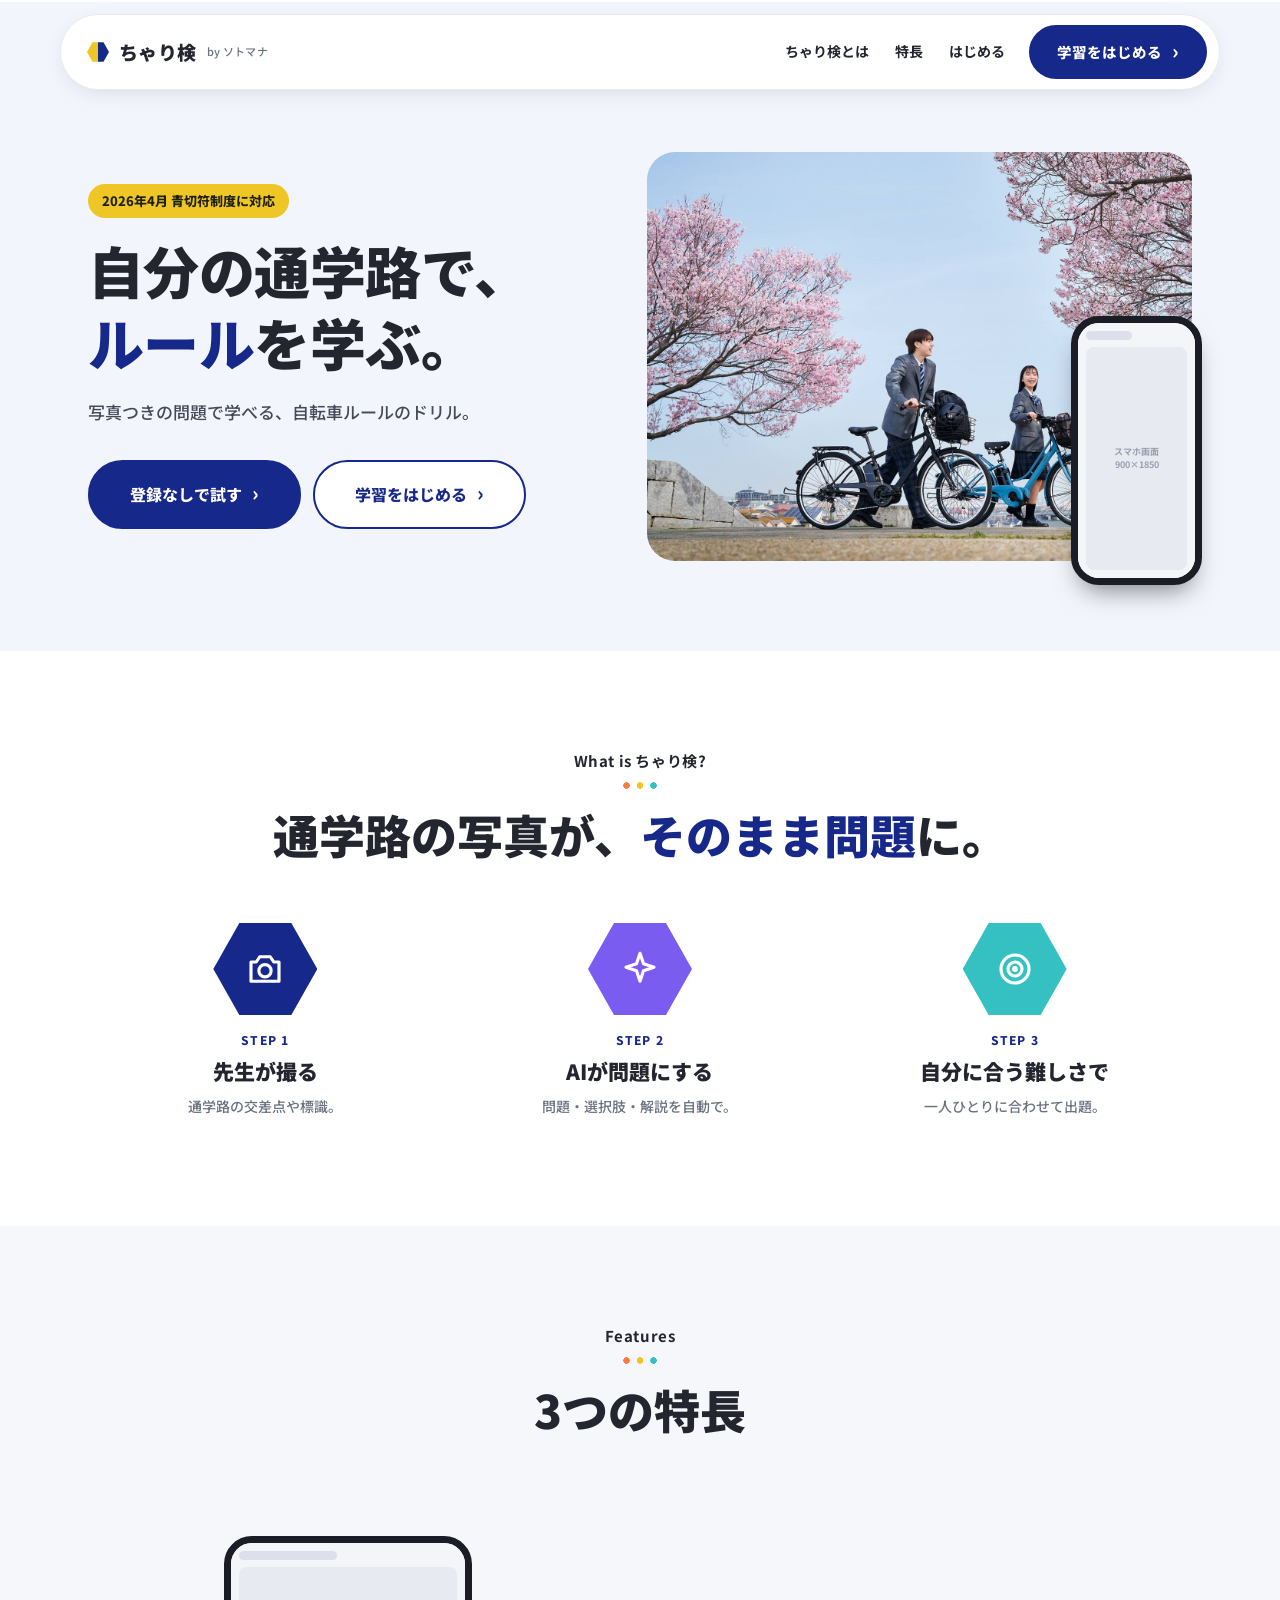
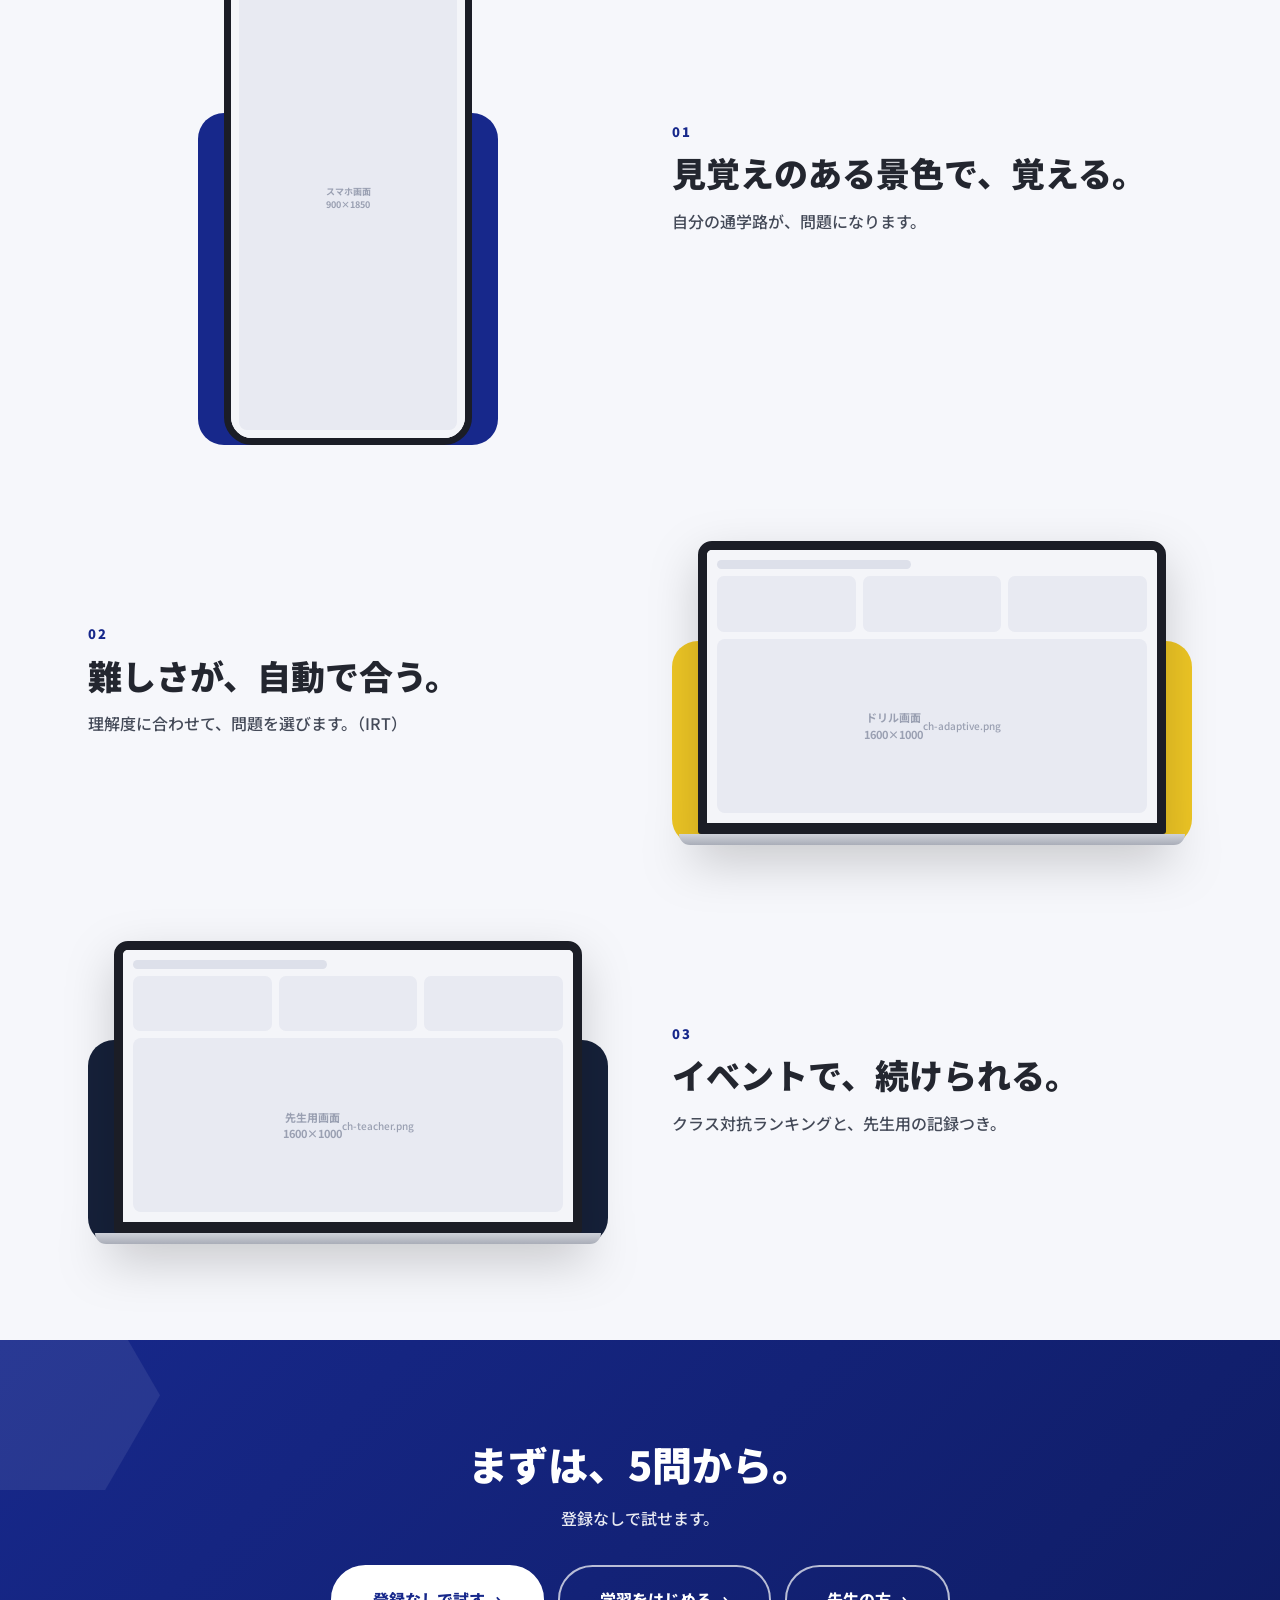
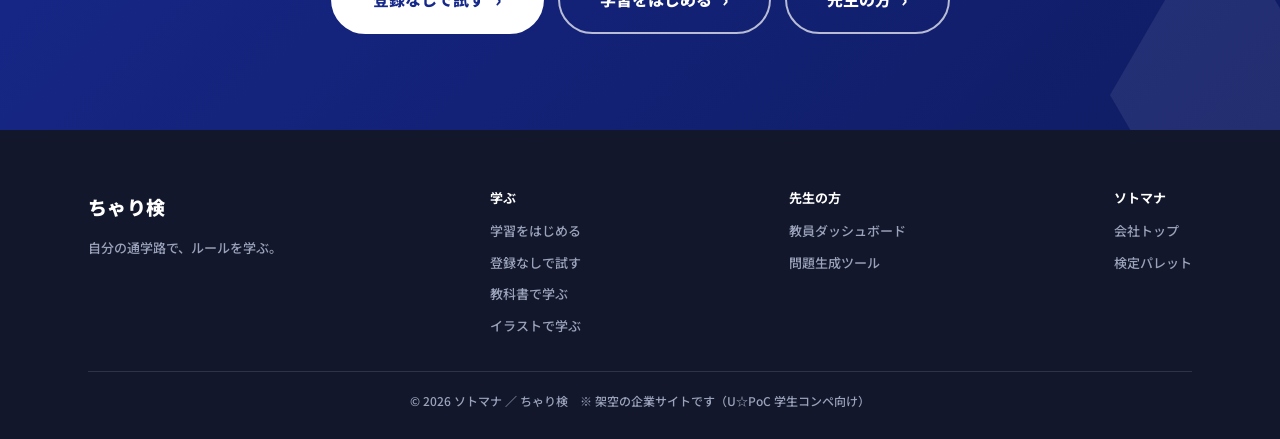
==== commit 522ca302: "Add files via upload" ====
--- a/chariken/index.html
+++ b/chariken/index.html
@@ -30,7 +30,7 @@
 <section class="hero ch"><div class="wrap"><div class="hero-grid">
   <div>
     <span class="badge">2026年4月 青切符制度に対応</span>
-    <h1 class="h-xl">自分の通学路で、<br><span class="hl">ルール</span>を学ぶ。</h1>
+    <h1 class="h-xl"><span class="nw">自分の通学路で、</span><br><span class="hl">ルール</span>を学ぶ。</h1>
     <p class="sub">写真つきの問題で学べる、自転車ルールのドリル。</p>
     <div class="btns"><a href="guest.html" class="pill solid big">登録なしで試す</a><a href="start.html" class="pill big">学習をはじめる</a></div>
   </div>
--- a/assets/site.css
+++ b/assets/site.css
@@ -162,3 +162,9 @@
 .ft a{display:block;text-decoration:none;padding:4px 0}.ft a:hover{color:var(--yellow)}
 .ft h4{color:#fff;font-size:13px;margin-bottom:6px}
 .ft .cp{margin-top:30px;padding-top:18px;border-top:1px solid rgba(255,255,255,.12);text-align:center;font-size:12px;line-height:1.9}
+
+.badge{display:inline-block;font-size:13px;font-weight:800;background:#EEC625;color:#20200f;border-radius:999px;padding:5px 14px;margin-bottom:16px}
+.t-kp .badge{background:#ff6a3a;color:#fff}
+.nw{white-space:nowrap}
+.hero .h-xl{text-wrap:balance}
+@media(min-width:960px){.hero-grid .h-xl{font-size:clamp(34px,4.6vw,56px)}}
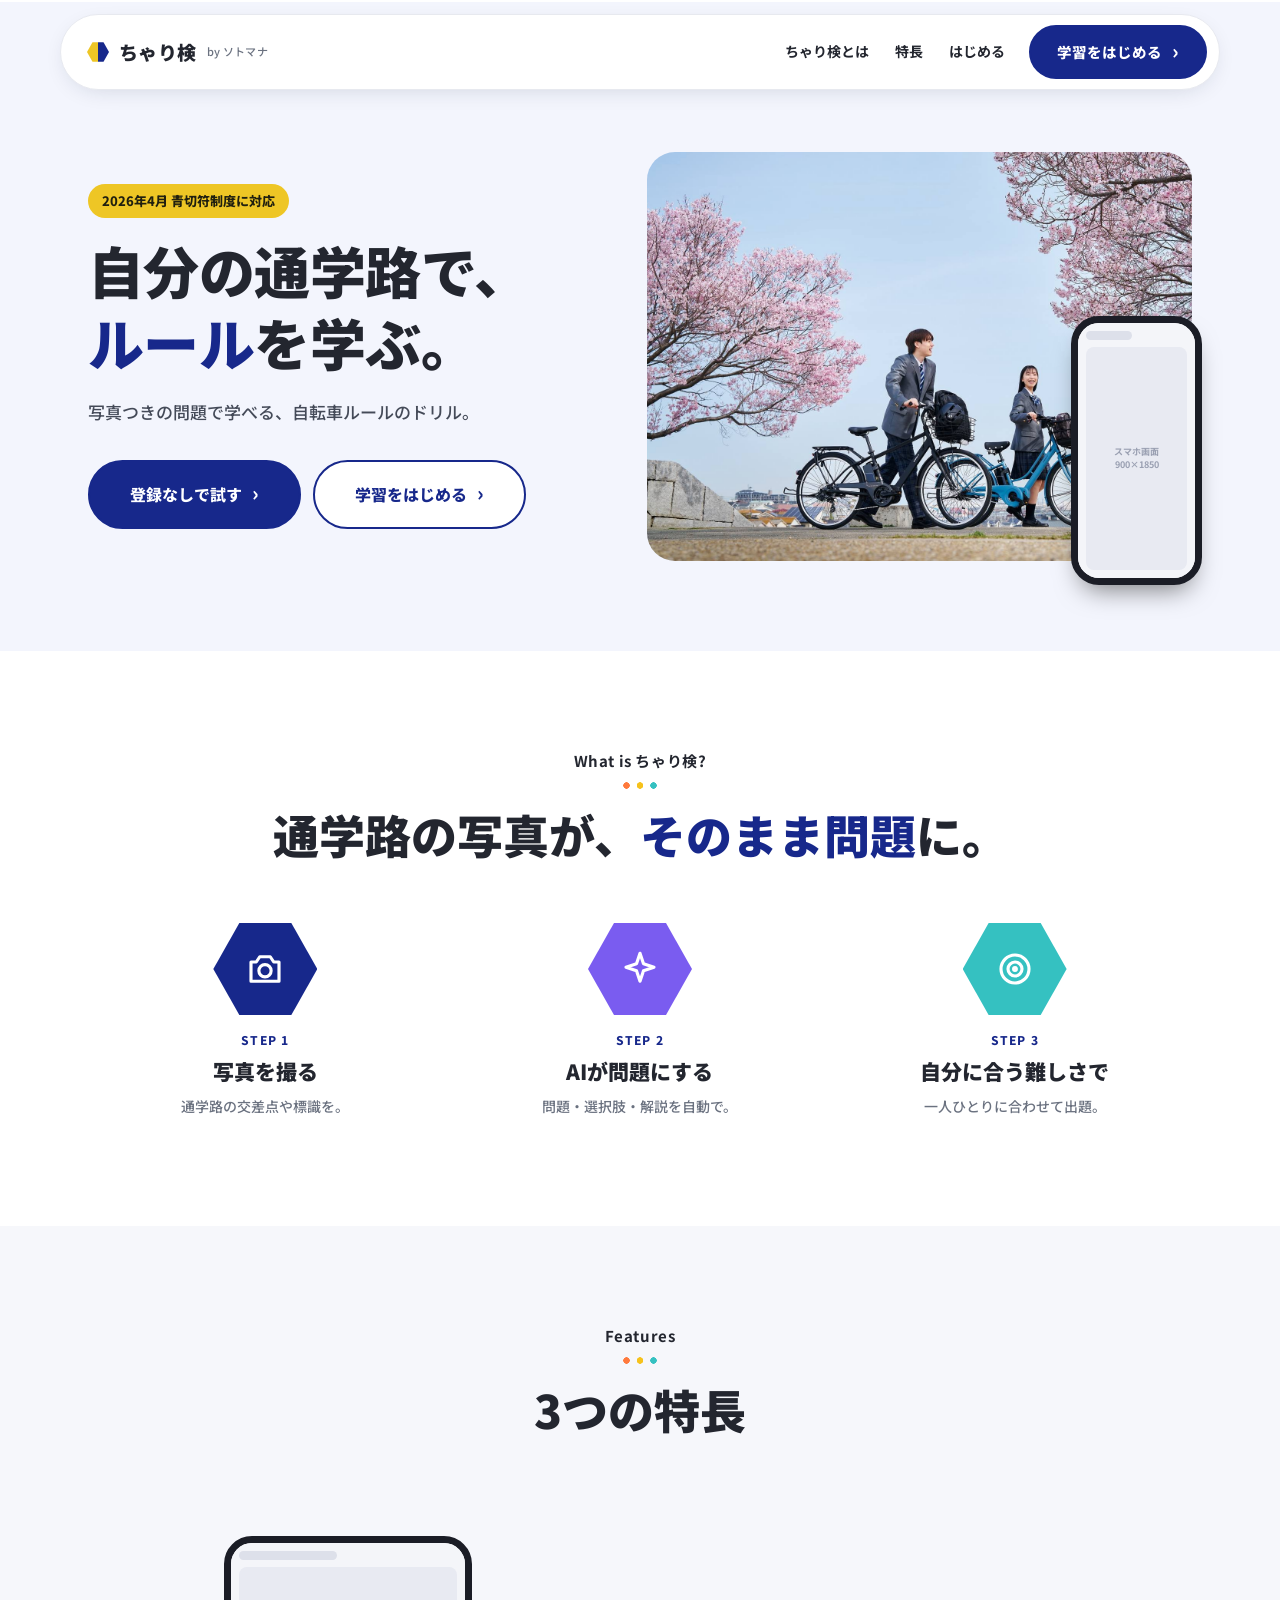
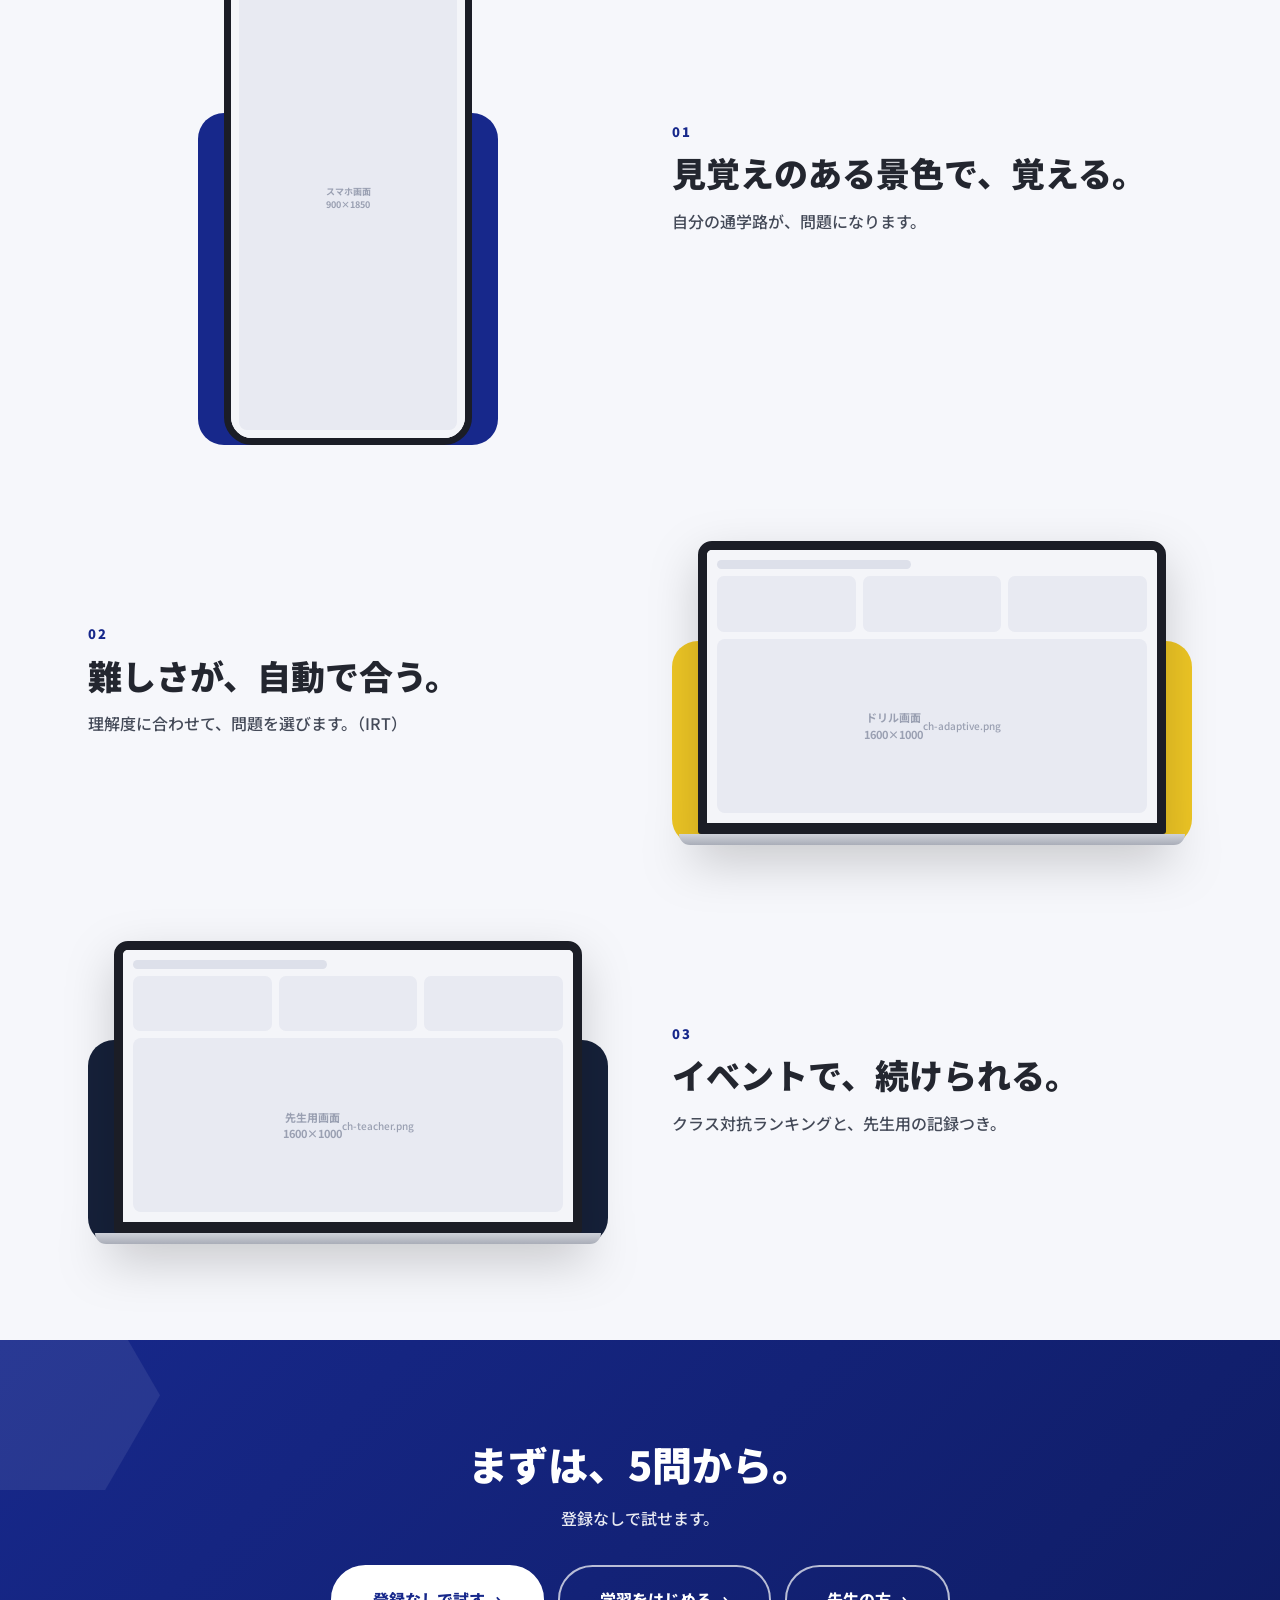
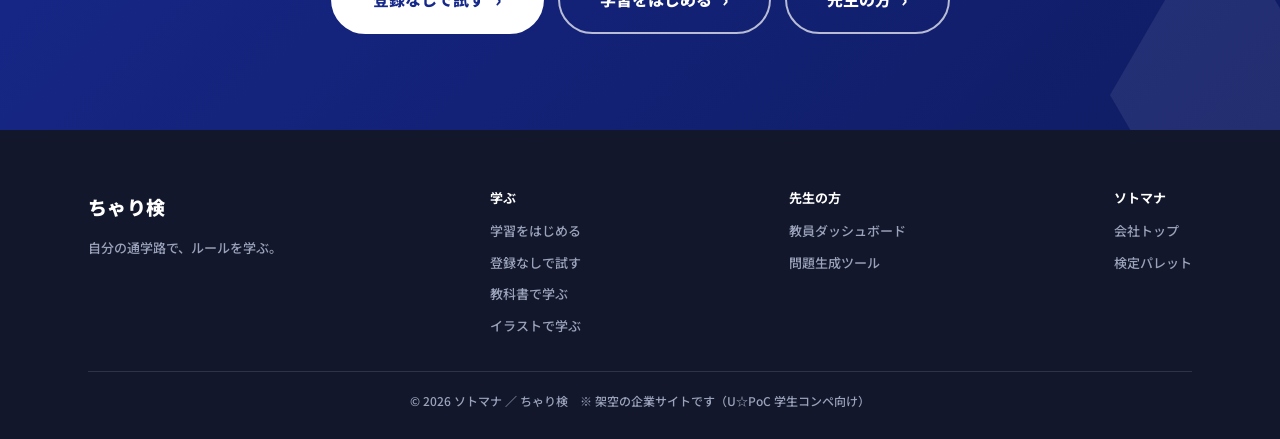
==== commit 68e1ed98: "Add files via upload" ====
--- a/chariken/index.html
+++ b/chariken/index.html
@@ -44,7 +44,7 @@
   <div class="eyebrow">What is ちゃり検?</div>
   <h2 class="h-l">通学路の写真が、<span class="hl">そのまま問題</span>に。</h2>
   <div class="steps3">
-    <div class="st"><div class="hexi" style="--c:#17288B" data-i="camera"></div><small>STEP 1</small><h3>先生が撮る</h3><p>通学路の交差点や標識。</p></div>
+    <div class="st"><div class="hexi" style="--c:#17288B" data-i="camera"></div><small>STEP 1</small><h3>写真を撮る</h3><p>通学路の交差点や標識を。</p></div>
     <div class="st"><div class="hexi" style="--c:#7a5cf0" data-i="spark"></div><small>STEP 2</small><h3>AIが問題にする</h3><p>問題・選択肢・解説を自動で。</p></div>
     <div class="st"><div class="hexi" style="--c:#35c1c1" data-i="target"></div><small>STEP 3</small><h3>自分に合う難しさで</h3><p>一人ひとりに合わせて出題。</p></div>
   </div>
